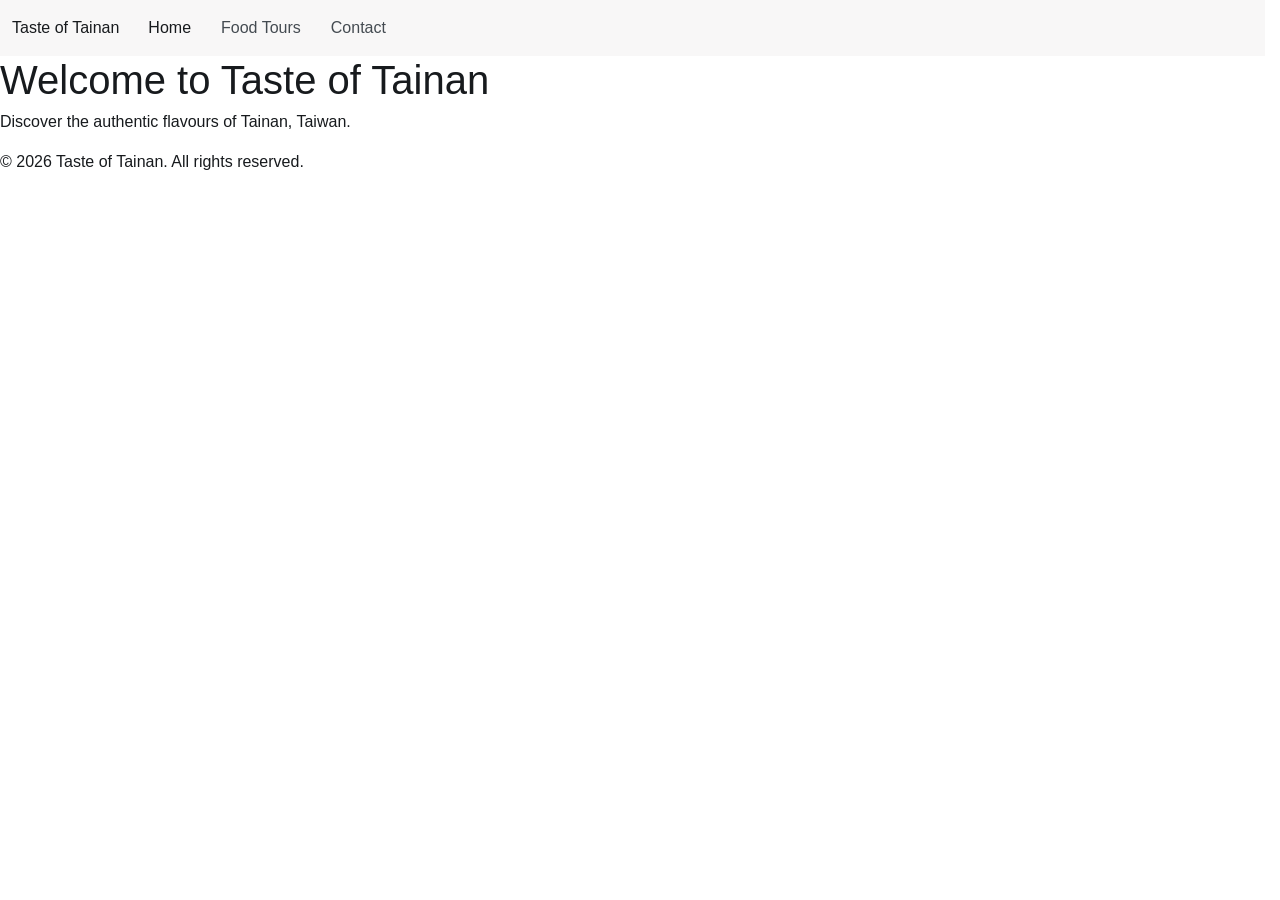
==== index.html @ ec3afb34 "version 1" ====
<!DOCTYPE html>
<html lang="en">

<head>
    <meta charset="UTF-8">
    <meta name="viewport" content="width=device-width, initial-scale=1.0">

    <title>Taste of Tainan | Local Food Tours</title>
    <link rel="stylesheet" href="css/bootstrap.min.css">
    <link rel="stylesheet" href="css/style.css">
</head>

<body>

    <header>
        <nav class="navbar md:navbar-expand bg-1 fg-2">
            <div class="container-fluid">
                <a class="navbar-brand" href="index.html">
                    Taste of Tainan
                </a>

                <button class="btn-icon navbar-toggler"
                        type="button"
                        data-bs-toggle="drawer"
                        data-bs-target="#navbarNavMenu"
                        aria-controls="navbarNavMenu"
                        aria-expanded="false"
                        aria-label="Toggle navigation">
                    <span class="navbar-toggler-icon"
                          aria-hidden="true"></span>
                </button>

                <dialog class="drawer drawer-end"
                        tabindex="-1"
                        id="navbarNavMenu"
                        aria-labelledby="navbarNavMenuLabel">

                    <div class="drawer-header">
                        <h5 class="drawer-title"
                            id="navbarNavMenuLabel">
                            Menu
                        </h5>

                        <button type="button"
                                class="btn-close"
                                data-bs-dismiss="drawer"
                                aria-label="Close">
                        </button>
                    </div>

                    <div class="drawer-body">

                        <ul class="navbar-nav">

                            <li class="nav-item">
                                <a class="nav-link active"
                                   aria-current="page"
                                   href="index.html">
                                    Home
                                </a>
                            </li>

                            <li class="nav-item">
                                <a class="nav-link" href="#">
                                    Food Tours
                                </a>
                            </li>

                            <li class="nav-item">
                                <a class="nav-link"
                                   href="contact.html">
                                    Contact
                                </a>
                            </li>

                        </ul>

                    </div>
                </dialog>

            </div>
        </nav>
    </header>

    <main>
        <h1>Welcome to Taste of Tainan</h1>
        <p>
            Discover the authentic flavours of Tainan, Taiwan.
        </p>
    </main>

    <footer>
        <p>&copy; 2026 Taste of Tainan. All rights reserved.</p>
    </footer>

    <!-- Bootstrap 6 JavaScript -->
    <script type="module"
            src="js/bootstrap.bundle.min.js"></script>

</body>
</html>
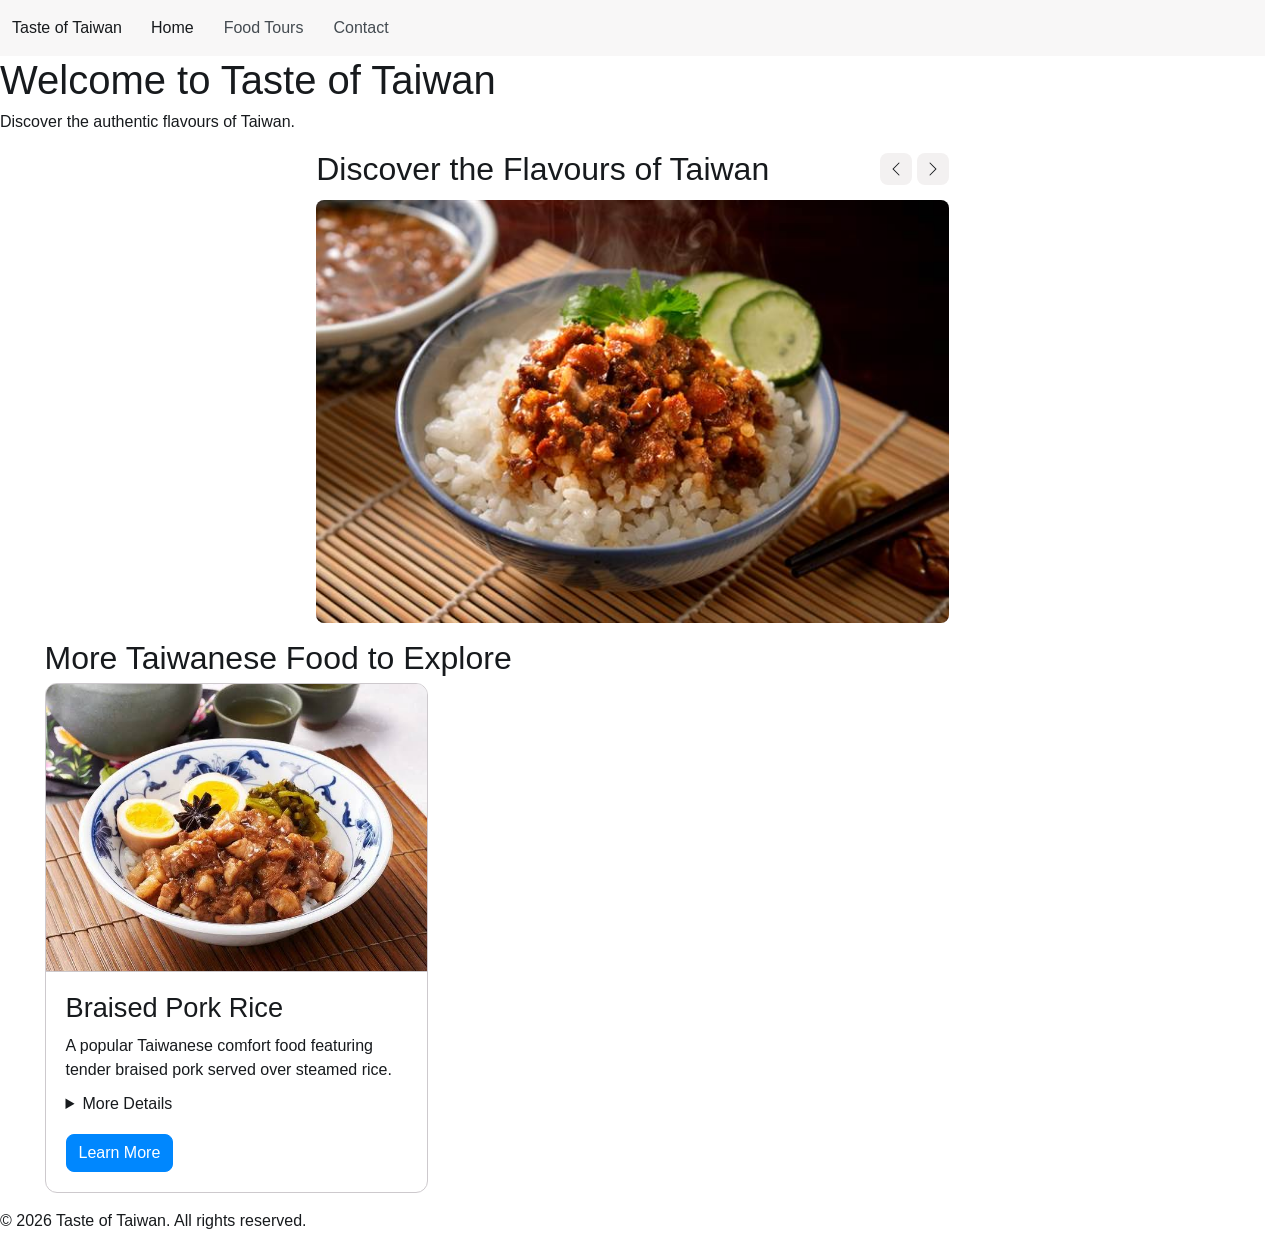
==== commit e2743fff: "ver 2" ====
--- a/index.html
+++ b/index.html
@@ -5,7 +5,7 @@
     <meta charset="UTF-8">
     <meta name="viewport" content="width=device-width, initial-scale=1.0">
 
-    <title>Taste of Tainan | Local Food Tours</title>
+    <title>Taste of Taiwan | Local Food Tours</title>
     <link rel="stylesheet" href="css/bootstrap.min.css">
     <link rel="stylesheet" href="css/style.css">
 </head>
@@ -16,7 +16,7 @@
         <nav class="navbar md:navbar-expand bg-1 fg-2">
             <div class="container-fluid">
                 <a class="navbar-brand" href="index.html">
-                    Taste of Tainan
+                    Taste of Taiwan
                 </a>
 
                 <button class="btn-icon navbar-toggler"
@@ -83,14 +83,125 @@
     </header>
 
     <main>
-        <h1>Welcome to Taste of Tainan</h1>
+        <h1>Welcome to Taste of Taiwan</h1>
         <p>
-            Discover the authentic flavours of Tainan, Taiwan.
+            Discover the authentic flavours of Taiwan.
         </p>
+
+
+        <div id="carouselStacked" class="carousel slide w-50 mx-auto">
+
+    <div class="d-flex justify-content-between align-items-center">
+        <h2 class="mb-0">Discover the Flavours of Taiwan</h2>
+
+        <div>
+            <button class="btn-icon btn-sm"
+                    type="button"
+                    data-bs-target="#carouselStacked"
+                    data-bs-slide="prev">
+                <span class="carousel-icon-prev" aria-hidden="true"></span>
+                <span class="visually-hidden">Previous</span>
+            </button>
+
+            <button class="btn-icon btn-sm"
+                    type="button"
+                    data-bs-target="#carouselStacked"
+                    data-bs-slide="next">
+                <span class="carousel-icon-next" aria-hidden="true"></span>
+                <span class="visually-hidden">Next</span>
+            </button>
+        </div>
+    </div>
+
+    <div class="carousel-inner rounded-5">
+
+    <!-- Slide 1: Braised Pork Rice -->
+    <div class="carousel-item active">
+        <img src="images/slide1.jpg"
+             class="d-block w-100"
+             alt="A bowl of Taiwanese braised pork rice, known as lu rou fan">
+    </div>
+
+    <!-- Slide 2: Tainan Beef Soup -->
+    <div class="carousel-item">
+        <img src="images/slide2.jpg"
+             class="d-block w-100"
+             alt="Traditional Tainan beef soup with sliced beef served in broth">
+    </div>
+
+    <!-- Slide 3: Taiwanese Braised Foods -->
+    <div class="carousel-item">
+        <img src="images/slide3.jpg"
+             class="d-block w-100"
+             alt="A Taiwanese lu wei food stall displaying assorted braised tofu, vegetables, and other ingredients">
+    </div>
+
+</div>
+
+    </div>
+</div>
+
+<section class="container my-5">
+
+    <h2>More Taiwanese Food to Explore</h2>
+
+    <div class="row g-4">
+
+        <div class="col-12 md:col-6 lg:col-4">
+
+            <section class="card h-100">
+
+                <img src="images/card1.jpg"
+                     class="card-img-top"
+                     alt="A bowl of Taiwanese braised pork rice">
+
+                <div class="card-body">
+
+                    <h3 class="card-title">
+                        Braised Pork Rice
+                    </h3>
+
+                    <p class="card-text">
+                        A popular Taiwanese comfort food featuring
+                        tender braised pork served over steamed rice.
+                    </p>
+
+                  
+                <details>
+                  <summary>More Details</summary>
+                  <p>
+                        Braised Pork Rice, also known as Lu Rou Fan, is one of
+                        Taiwan's most beloved comfort foods. It is made with
+                        pork slowly simmered in soy sauce, sugar, and aromatic
+                        spices until tender. This affordable
+                        dish can be found in night markets and traditional
+                        restaurants throughout Taiwan.
+                  </p>
+                </details>
+
+
+                    <button class="btn-solid theme-primary mt-3"
+                            type="button"
+                            data-bs-toggle="dialog"
+                            data-bs-target="#foodDialog1">
+                        Learn More
+                    </button>
+
+                </div>
+            </section>
+
+        </div>
+
+    </div>
+</section>
+
+
+
+
     </main>
 
     <footer>
-        <p>&copy; 2026 Taste of Tainan. All rights reserved.</p>
+        <p>&copy; 2026 Taste of Taiwan. All rights reserved.</p>
     </footer>
 
     <!-- Bootstrap 6 JavaScript -->
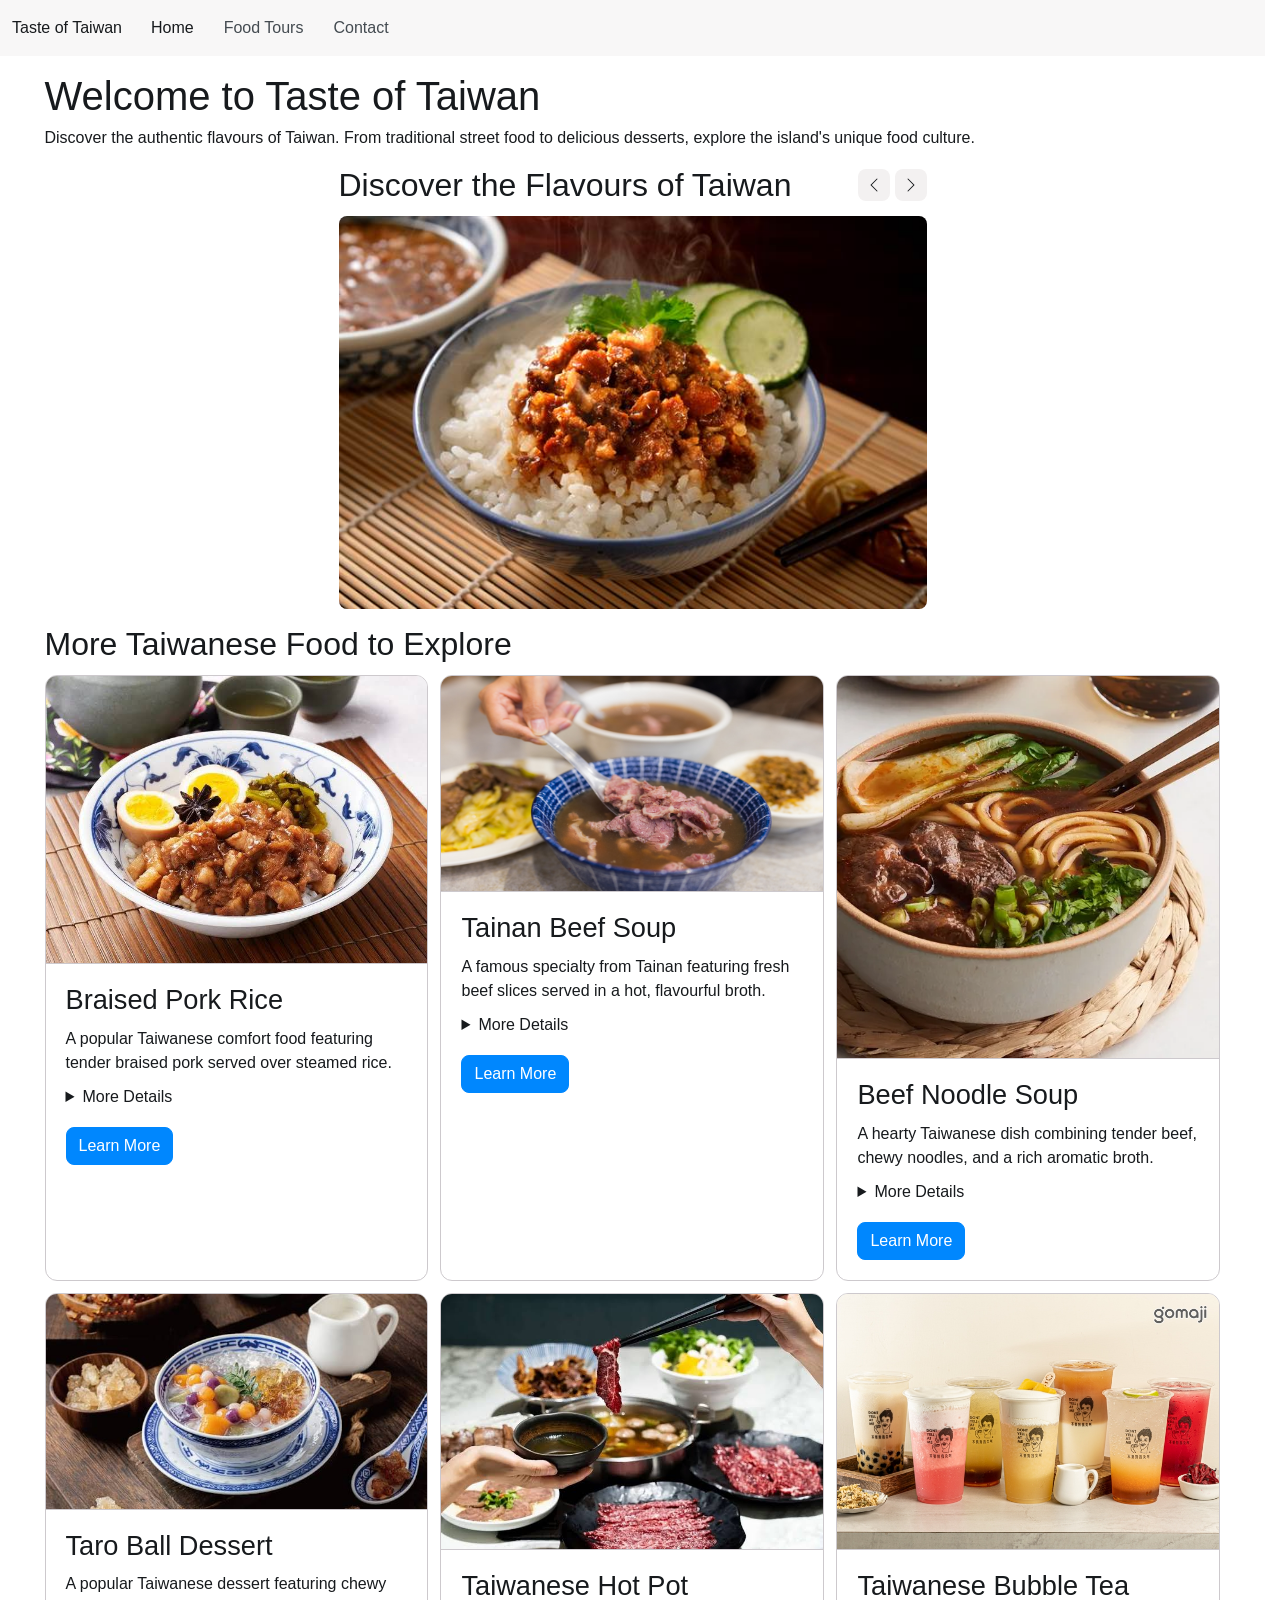
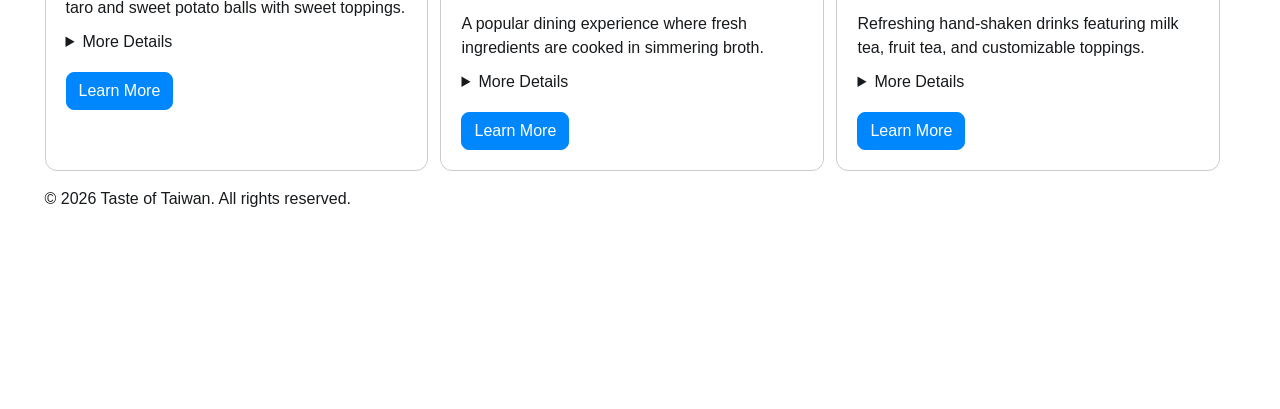
==== commit f6eb73f8: "version 3" ====
--- a/index.html
+++ b/index.html
@@ -1,11 +1,12 @@
+
 <!DOCTYPE html>
 <html lang="en">
 
 <head>
     <meta charset="UTF-8">
     <meta name="viewport" content="width=device-width, initial-scale=1.0">
-
     <title>Taste of Taiwan | Local Food Tours</title>
+
     <link rel="stylesheet" href="css/bootstrap.min.css">
     <link rel="stylesheet" href="css/style.css">
 </head>
@@ -15,6 +16,7 @@
     <header>
         <nav class="navbar md:navbar-expand bg-1 fg-2">
             <div class="container-fluid">
+
                 <a class="navbar-brand" href="index.html">
                     Taste of Taiwan
                 </a>
@@ -36,11 +38,9 @@
                         aria-labelledby="navbarNavMenuLabel">
 
                     <div class="drawer-header">
-                        <h5 class="drawer-title"
-                            id="navbarNavMenuLabel">
+                        <h2 class="drawer-title" id="navbarNavMenuLabel">
                             Menu
-                        </h5>
-
+                        </h2>
                         <button type="button"
                                 class="btn-close"
                                 data-bs-dismiss="drawer"
@@ -49,7 +49,6 @@
                     </div>
 
                     <div class="drawer-body">
-
                         <ul class="navbar-nav">
 
                             <li class="nav-item">
@@ -61,20 +60,18 @@
                             </li>
 
                             <li class="nav-item">
-                                <a class="nav-link" href="#">
+                                <a class="nav-link" href="#food-tours">
                                     Food Tours
                                 </a>
                             </li>
 
                             <li class="nav-item">
-                                <a class="nav-link"
-                                   href="contact.html">
+                                <a class="nav-link" href="contact.html">
                                     Contact
                                 </a>
                             </li>
 
                         </ul>
-
                     </div>
                 </dialog>
 
@@ -83,130 +80,594 @@
     </header>
 
     <main>
-        <h1>Welcome to Taste of Taiwan</h1>
-        <p>
-            Discover the authentic flavours of Taiwan.
-        </p>
-
-
-        <div id="carouselStacked" class="carousel slide w-50 mx-auto">
-
-    <div class="d-flex justify-content-between align-items-center">
-        <h2 class="mb-0">Discover the Flavours of Taiwan</h2>
-
-        <div>
-            <button class="btn-icon btn-sm"
-                    type="button"
-                    data-bs-target="#carouselStacked"
-                    data-bs-slide="prev">
-                <span class="carousel-icon-prev" aria-hidden="true"></span>
-                <span class="visually-hidden">Previous</span>
-            </button>
-
-            <button class="btn-icon btn-sm"
-                    type="button"
-                    data-bs-target="#carouselStacked"
-                    data-bs-slide="next">
-                <span class="carousel-icon-next" aria-hidden="true"></span>
-                <span class="visually-hidden">Next</span>
-            </button>
-        </div>
-    </div>
-
-    <div class="carousel-inner rounded-5">
-
-    <!-- Slide 1: Braised Pork Rice -->
-    <div class="carousel-item active">
-        <img src="images/slide1.jpg"
-             class="d-block w-100"
-             alt="A bowl of Taiwanese braised pork rice, known as lu rou fan">
-    </div>
-
-    <!-- Slide 2: Tainan Beef Soup -->
-    <div class="carousel-item">
-        <img src="images/slide2.jpg"
-             class="d-block w-100"
-             alt="Traditional Tainan beef soup with sliced beef served in broth">
-    </div>
-
-    <!-- Slide 3: Taiwanese Braised Foods -->
-    <div class="carousel-item">
-        <img src="images/slide3.jpg"
-             class="d-block w-100"
-             alt="A Taiwanese lu wei food stall displaying assorted braised tofu, vegetables, and other ingredients">
-    </div>
-
-</div>
-
-    </div>
-</div>
-
-<section class="container my-5">
-
-    <h2>More Taiwanese Food to Explore</h2>
-
-    <div class="row g-4">
-
-        <div class="col-12 md:col-6 lg:col-4">
-
-            <section class="card h-100">
-
-                <img src="images/card1.jpg"
-                     class="card-img-top"
-                     alt="A bowl of Taiwanese braised pork rice">
-
-                <div class="card-body">
-
-                    <h3 class="card-title">
-                        Braised Pork Rice
-                    </h3>
-
-                    <p class="card-text">
-                        A popular Taiwanese comfort food featuring
-                        tender braised pork served over steamed rice.
-                    </p>
-
-                  
-                <details>
-                  <summary>More Details</summary>
-                  <p>
-                        Braised Pork Rice, also known as Lu Rou Fan, is one of
-                        Taiwan's most beloved comfort foods. It is made with
-                        pork slowly simmered in soy sauce, sugar, and aromatic
-                        spices until tender. This affordable
-                        dish can be found in night markets and traditional
-                        restaurants throughout Taiwan.
-                  </p>
-                </details>
-
-
-                    <button class="btn-solid theme-primary mt-3"
-                            type="button"
-                            data-bs-toggle="dialog"
-                            data-bs-target="#foodDialog1">
-                        Learn More
-                    </button>
-
-                </div>
-            </section>
-
-        </div>
-
-    </div>
-</section>
-
-
-
+
+        <section class="container my-5">
+            <h1>Welcome to Taste of Taiwan</h1>
+            <p>
+                Discover the authentic flavours of Taiwan.
+                From traditional street food to delicious
+                desserts, explore the island's unique food culture.
+            </p>
+        </section>
+
+
+        <section class="container my-5"
+                 aria-label="Taiwanese food highlights">
+
+            <div id="carouselStacked"
+                 class="carousel slide w-50 mx-auto">
+
+                <div class="d-flex justify-content-between align-items-center">
+
+                    <h2 class="mb-0">
+                        Discover the Flavours of Taiwan
+                    </h2>
+
+                    <div>
+                        <button class="btn-icon btn-sm"
+                                type="button"
+                                data-bs-target="#carouselStacked"
+                                data-bs-slide="prev">
+                            <span class="carousel-icon-prev"
+                                  aria-hidden="true"></span>
+                            <span class="visually-hidden">
+                                Previous
+                            </span>
+                        </button>
+
+                        <button class="btn-icon btn-sm"
+                                type="button"
+                                data-bs-target="#carouselStacked"
+                                data-bs-slide="next">
+                            <span class="carousel-icon-next"
+                                  aria-hidden="true"></span>
+                            <span class="visually-hidden">
+                                Next
+                            </span>
+                        </button>
+                    </div>
+                </div>
+
+                <div class="carousel-inner rounded-5">
+
+                    <div class="carousel-item active">
+                        <img src="images/slide1.jpg"
+                             class="d-block w-100"
+                             alt="A bowl of Taiwanese braised pork rice with savoury pork topping">
+                    </div>
+
+                    <div class="carousel-item">
+                        <img src="images/slide2.jpg"
+                             class="d-block w-100"
+                             alt="Traditional Tainan beef soup with sliced beef in broth">
+                    </div>
+
+                    <div class="carousel-item">
+                        <img src="images/slide3.jpg"
+                             class="d-block w-100"
+                             alt="A Taiwanese lu wei stall displaying assorted braised tofu, vegetables, and other ingredients">
+                    </div>
+
+                </div>
+            </div>
+        </section>
+
+
+        <section class="container my-5" id="food-tours">
+
+            <h2 class="mb-4">More Taiwanese Food to Explore</h2>
+
+            <div class="row g-4">
+
+                <div class="col-12 md:col-6 lg:col-4">
+
+                    <section class="card h-100">
+
+                        <img src="images/card1.jpg"
+                             class="card-img-top"
+                             alt="A bowl of Taiwanese braised pork rice">
+
+                        <div class="card-body">
+
+                            <h3 class="card-title">
+                                Braised Pork Rice
+                            </h3>
+
+                            <p class="card-text">
+                                A popular Taiwanese comfort food
+                                featuring tender braised pork
+                                served over steamed rice.
+                            </p>
+
+                            <details>
+                                <summary>More Details</summary>
+                                <p>
+                                    Braised Pork Rice, also known
+                                    as Lu Rou Fan, is one of Taiwan's
+                                    most beloved comfort foods.
+                                    Pork is slowly simmered in soy
+                                    sauce, sugar, and aromatic spices
+                                    until tender. This affordable
+                                    dish can be found in night markets
+                                    and traditional restaurants
+                                    throughout Taiwan.
+                                </p>
+                            </details>
+
+                            <button class="btn-solid theme-primary mt-3"
+                                    type="button"
+                                    data-bs-toggle="dialog"
+                                    data-bs-target="#foodDialog1">
+                                Learn More
+                            </button>
+
+                        </div>
+                    </section>
+                </div>
+
+                <div class="col-12 md:col-6 lg:col-4">
+
+                    <section class="card h-100">
+
+                        <img src="images/card2.jpg"
+                             class="card-img-top"
+                             alt="A bowl of Tainan beef soup with sliced beef">
+
+                        <div class="card-body">
+
+                            <h3 class="card-title">
+                                Tainan Beef Soup
+                            </h3>
+
+                            <p class="card-text">
+                                A famous specialty from Tainan
+                                featuring fresh beef slices
+                                served in a hot, flavourful broth.
+                            </p>
+
+                            <details>
+                                <summary>More Details</summary>
+                                <p>
+                                    Tainan Beef Soup is one of the
+                                    city's most iconic local dishes.
+                                    Unlike many other beef soups,
+                                    it uses thinly sliced fresh beef
+                                    that is gently cooked by pouring
+                                    hot broth over it. Tainan is
+                                    especially famous for this dish
+                                    because of its fresh beef supply
+                                    and long-standing food culture.
+                                    Locals often enjoy it for breakfast
+                                    with white rice and ginger
+                                    dipping sauce.
+                                </p>
+                            </details>
+
+                            <button class="btn-solid theme-primary mt-3"
+                                    type="button"
+                                    data-bs-toggle="dialog"
+                                    data-bs-target="#foodDialog2">
+                                Learn More
+                            </button>
+
+                        </div>
+                    </section>
+                </div>
+
+                <div class="col-12 md:col-6 lg:col-4">
+
+                    <section class="card h-100">
+
+                        <img src="images/card3.jpg"
+                             class="card-img-top"
+                             alt="Taiwanese beef noodle soup with braised beef and noodles">
+
+                        <div class="card-body">
+
+                            <h3 class="card-title">
+                                Beef Noodle Soup
+                            </h3>
+
+                            <p class="card-text">
+                                A hearty Taiwanese dish combining
+                                tender beef, chewy noodles,
+                                and a rich aromatic broth.
+                            </p>
+
+                            <details>
+                                <summary>More Details</summary>
+                                <p>
+                                    Taiwanese Beef Noodle Soup is a
+                                    favourite meal across the island.
+                                    The beef is slowly cooked until
+                                    tender, while the broth is
+                                    flavoured with soy sauce, ginger,
+                                    star anise, and other spices.
+                                    Two popular variations are
+                                    red-braised beef noodles, known
+                                    for their rich flavour, and
+                                    clear beef noodles, which have
+                                    a lighter broth.
+                                </p>
+                            </details>
+
+                            <button class="btn-solid theme-primary mt-3"
+                                    type="button"
+                                    data-bs-toggle="dialog"
+                                    data-bs-target="#foodDialog3">
+                                Learn More
+                            </button>
+
+                        </div>
+                    </section>
+                </div>
+
+                <div class="col-12 md:col-6 lg:col-4">
+
+                    <section class="card h-100">
+
+                        <img src="images/card4.jpg"
+                             class="card-img-top"
+                             alt="Taiwanese taro ball dessert with colourful sweet toppings">
+
+                        <div class="card-body">
+
+                            <h3 class="card-title">
+                                Taro Ball Dessert
+                            </h3>
+
+                            <p class="card-text">
+                                A popular Taiwanese dessert
+                                featuring chewy taro and sweet
+                                potato balls with sweet toppings.
+                            </p>
+
+                            <details>
+                                <summary>More Details</summary>
+                                <p>
+                                    Taro balls, known as Yu Yuan(芋圓),
+                                    are famous for their soft and
+                                    chewy texture. They can be added
+                                    to many different Taiwanese
+                                    desserts, including shaved ice,
+                                    sweet soups, grass jelly, tofu
+                                    pudding, and red bean desserts.
+                                    They can be enjoyed hot or cold,
+                                    making them popular in every
+                                    season. Customers can mix
+                                    different toppings to create
+                                    their own dessert.
+                                </p>
+                            </details>
+
+                            <button class="btn-solid theme-primary mt-3"
+                                    type="button"
+                                    data-bs-toggle="dialog"
+                                    data-bs-target="#foodDialog4">
+                                Learn More
+                            </button>
+
+                        </div>
+                    </section>
+                </div>
+
+                <div class="col-12 md:col-6 lg:col-4">
+
+                    <section class="card h-100">
+
+                        <img src="images/card5.jpg"
+                             class="card-img-top"
+                             alt="Taiwanese hot pot with meat, vegetables, and broth">
+
+                        <div class="card-body">
+
+                            <h3 class="card-title">
+                                Taiwanese Hot Pot
+                            </h3>
+
+                            <p class="card-text">
+                                A popular dining experience
+                                where fresh ingredients are cooked
+                                in simmering broth.
+                            </p>
+
+                            <details>
+                                <summary>More Details</summary>
+                                <p>
+                                    Hot pot is an important part
+                                    of Taiwan's dining culture
+                                    and is especially popular for
+                                    gatherings with friends and family.
+                                    Diners can choose from soup bases
+                                    such as spicy mala, milk broth,
+                                    and traditional herbal soup.
+                                    Ingredients commonly include
+                                    thinly sliced beef, seafood,
+                                    vegetables, mushrooms, and tofu.
+                                    Many restaurants offer individual
+                                    pots, allowing everyone to choose
+                                    their favourite flavours.
+                                </p>
+                            </details>
+
+                            <button class="btn-solid theme-primary mt-3"
+                                    type="button"
+                                    data-bs-toggle="dialog"
+                                    data-bs-target="#foodDialog5">
+                                Learn More
+                            </button>
+
+                        </div>
+                    </section>
+                </div>
+
+                <div class="col-12 md:col-6 lg:col-4">
+
+                    <section class="card h-100">
+
+                        <img src="images/card6.jpg"
+                             class="card-img-top"
+                             alt="A selection of colourful Taiwanese hand-shaken tea drinks">
+
+                        <div class="card-body">
+
+                            <h3 class="card-title">
+                                Taiwanese Bubble Tea
+                            </h3>
+
+                            <p class="card-text">
+                                Refreshing hand-shaken drinks
+                                featuring milk tea, fruit tea,
+                                and customizable toppings.
+                            </p>
+
+                            <details>
+                                <summary>More Details</summary>
+                                <p>
+                                    Hand-shaken drinks are a major part of everyday
+                                    life in Taiwan. Customers can customize their
+                                    drinks with different sugar levels, ice levels,
+                                    and toppings. According to Taiwan's Ministry of
+                                    Economic Affairs, Taiwan had approximately
+                                    28,788 beverage shops in September 2025,
+                                    including 16,113 hand-shaken drink shops.
+                                    The overall beverage-shop industry generated
+                                    more than NT$130 billion in revenue in 2024,
+                                    highlighting the importance of Taiwan's
+                                    beverage culture and market.
+                                    </p>
+                            </details>
+
+                            <button class="btn-solid theme-primary mt-3"
+                                    type="button"
+                                    data-bs-toggle="dialog"
+                                    data-bs-target="#foodDialog6">
+                                Learn More
+                            </button>
+
+                        </div>
+                    </section>
+                </div>
+
+            </div>
+        </section>
+
+
+        <!-- Dialog 1 -->
+        <dialog class="dialog"
+                id="foodDialog1"
+                aria-labelledby="foodDialog1Title">
+
+            <div class="dialog-header">
+                <h3 class="dialog-title" id="foodDialog1Title">
+                    Braised Pork Rice
+                </h3>
+                <button type="button"
+                        class="btn-close"
+                        data-bs-dismiss="dialog"
+                        aria-label="Close"></button>
+            </div>
+
+            <div class="dialog-body">
+                <p>
+                    A must-try Taiwanese comfort food!
+                    Braised Pork Rice is known for its
+                    rich flavour, tender pork, and
+                    affordable price.
+                </p>
+            </div>
+
+            <div class="dialog-footer">
+                <button type="button"
+                        class="btn-solid theme-primary"
+                        data-bs-dismiss="dialog">
+                    Close
+                </button>
+            </div>
+        </dialog>
+
+
+        <!-- Dialog 2 -->
+        <dialog class="dialog"
+                id="foodDialog2"
+                aria-labelledby="foodDialog2Title">
+
+            <div class="dialog-header">
+                <h3 class="dialog-title" id="foodDialog2Title">
+                    Tainan Beef Soup
+                </h3>
+                <button type="button"
+                        class="btn-close"
+                        data-bs-dismiss="dialog"
+                        aria-label="Close"></button>
+            </div>
+
+            <div class="dialog-body">
+                <p>
+                    Visiting Tainan? Try its famous
+                    fresh beef soup for breakfast.
+                    It is one of the city's most
+                    recognizable food traditions.
+                </p>
+            </div>
+
+            <div class="dialog-footer">
+                <button type="button"
+                        class="btn-solid theme-primary"
+                        data-bs-dismiss="dialog">
+                    Close
+                </button>
+            </div>
+        </dialog>
+
+
+        <!-- Dialog 3 -->
+        <dialog class="dialog"
+                id="foodDialog3"
+                aria-labelledby="foodDialog3Title">
+
+            <div class="dialog-header">
+                <h3 class="dialog-title" id="foodDialog3Title">
+                    Beef Noodle Soup
+                </h3>
+                <button type="button"
+                        class="btn-close"
+                        data-bs-dismiss="dialog"
+                        aria-label="Close"></button>
+            </div>
+
+            <div class="dialog-body">
+                <p>
+                    Experience one of Taiwan's favourite
+                    noodle dishes, featuring slow-cooked
+                    beef, chewy noodles, and flavourful
+                    broth.
+                </p>
+            </div>
+
+            <div class="dialog-footer">
+                <button type="button"
+                        class="btn-solid theme-primary"
+                        data-bs-dismiss="dialog">
+                    Close
+                </button>
+            </div>
+        </dialog>
+
+
+        <!-- Dialog 4 -->
+        <dialog class="dialog"
+                id="foodDialog4"
+                aria-labelledby="foodDialog4Title">
+
+            <div class="dialog-header">
+                <h3 class="dialog-title" id="foodDialog4Title">
+                    Taro Ball Dessert
+                </h3>
+                <button type="button"
+                        class="btn-close"
+                        data-bs-dismiss="dialog"
+                        aria-label="Close"></button>
+            </div>
+
+            <div class="dialog-body">
+                <p>
+                    Enjoy chewy taro balls with
+                    shaved ice, sweet soup, grass
+                    jelly, or your favourite
+                    Taiwanese dessert toppings.
+                </p>
+            </div>
+
+            <div class="dialog-footer">
+                <button type="button"
+                        class="btn-solid theme-primary"
+                        data-bs-dismiss="dialog">
+                    Close
+                </button>
+            </div>
+        </dialog>
+
+
+        <!-- Dialog 5 -->
+        <dialog class="dialog"
+                id="foodDialog5"
+                aria-labelledby="foodDialog5Title">
+
+            <div class="dialog-header">
+                <h3 class="dialog-title" id="foodDialog5Title">
+                    Taiwanese Hot Pot
+                </h3>
+                <button type="button"
+                        class="btn-close"
+                        data-bs-dismiss="dialog"
+                        aria-label="Close"></button>
+            </div>
+
+            <div class="dialog-body">
+                <p>
+                    Gather with friends or family
+                    and enjoy fresh ingredients
+                    cooked in your favourite hot
+                    pot broth.
+                </p>
+            </div>
+
+            <div class="dialog-footer">
+                <button type="button"
+                        class="btn-solid theme-primary"
+                        data-bs-dismiss="dialog">
+                    Close
+                </button>
+            </div>
+        </dialog>
+
+
+        <!-- Dialog 6 -->
+        <dialog class="dialog"
+                id="foodDialog6"
+                aria-labelledby="foodDialog6Title">
+
+            <div class="dialog-header">
+                <h3 class="dialog-title" id="foodDialog6Title">
+                    Taiwanese Bubble Tea
+                </h3>
+                <button type="button"
+                        class="btn-close"
+                        data-bs-dismiss="dialog"
+                        aria-label="Close"></button>
+            </div>
+
+            <div class="dialog-body">
+                <p>
+                    Discover Taiwan's hand-shaken
+                    drink culture. Choose your
+                    favourite tea, sweetness level,
+                    ice level, and toppings.
+                </p>
+            </div>
+
+            <div class="dialog-footer">
+                <button type="button"
+                        class="btn-solid theme-primary"
+                        data-bs-dismiss="dialog">
+                    Close
+                </button>
+            </div>
+        </dialog>
 
     </main>
 
-    <footer>
+
+    <!-- Footer -->
+    <footer class="container my-5">
         <p>&copy; 2026 Taste of Taiwan. All rights reserved.</p>
     </footer>
+
 
     <!-- Bootstrap 6 JavaScript -->
     <script type="module"
             src="js/bootstrap.bundle.min.js"></script>
 
 </body>
-</html>+</html>
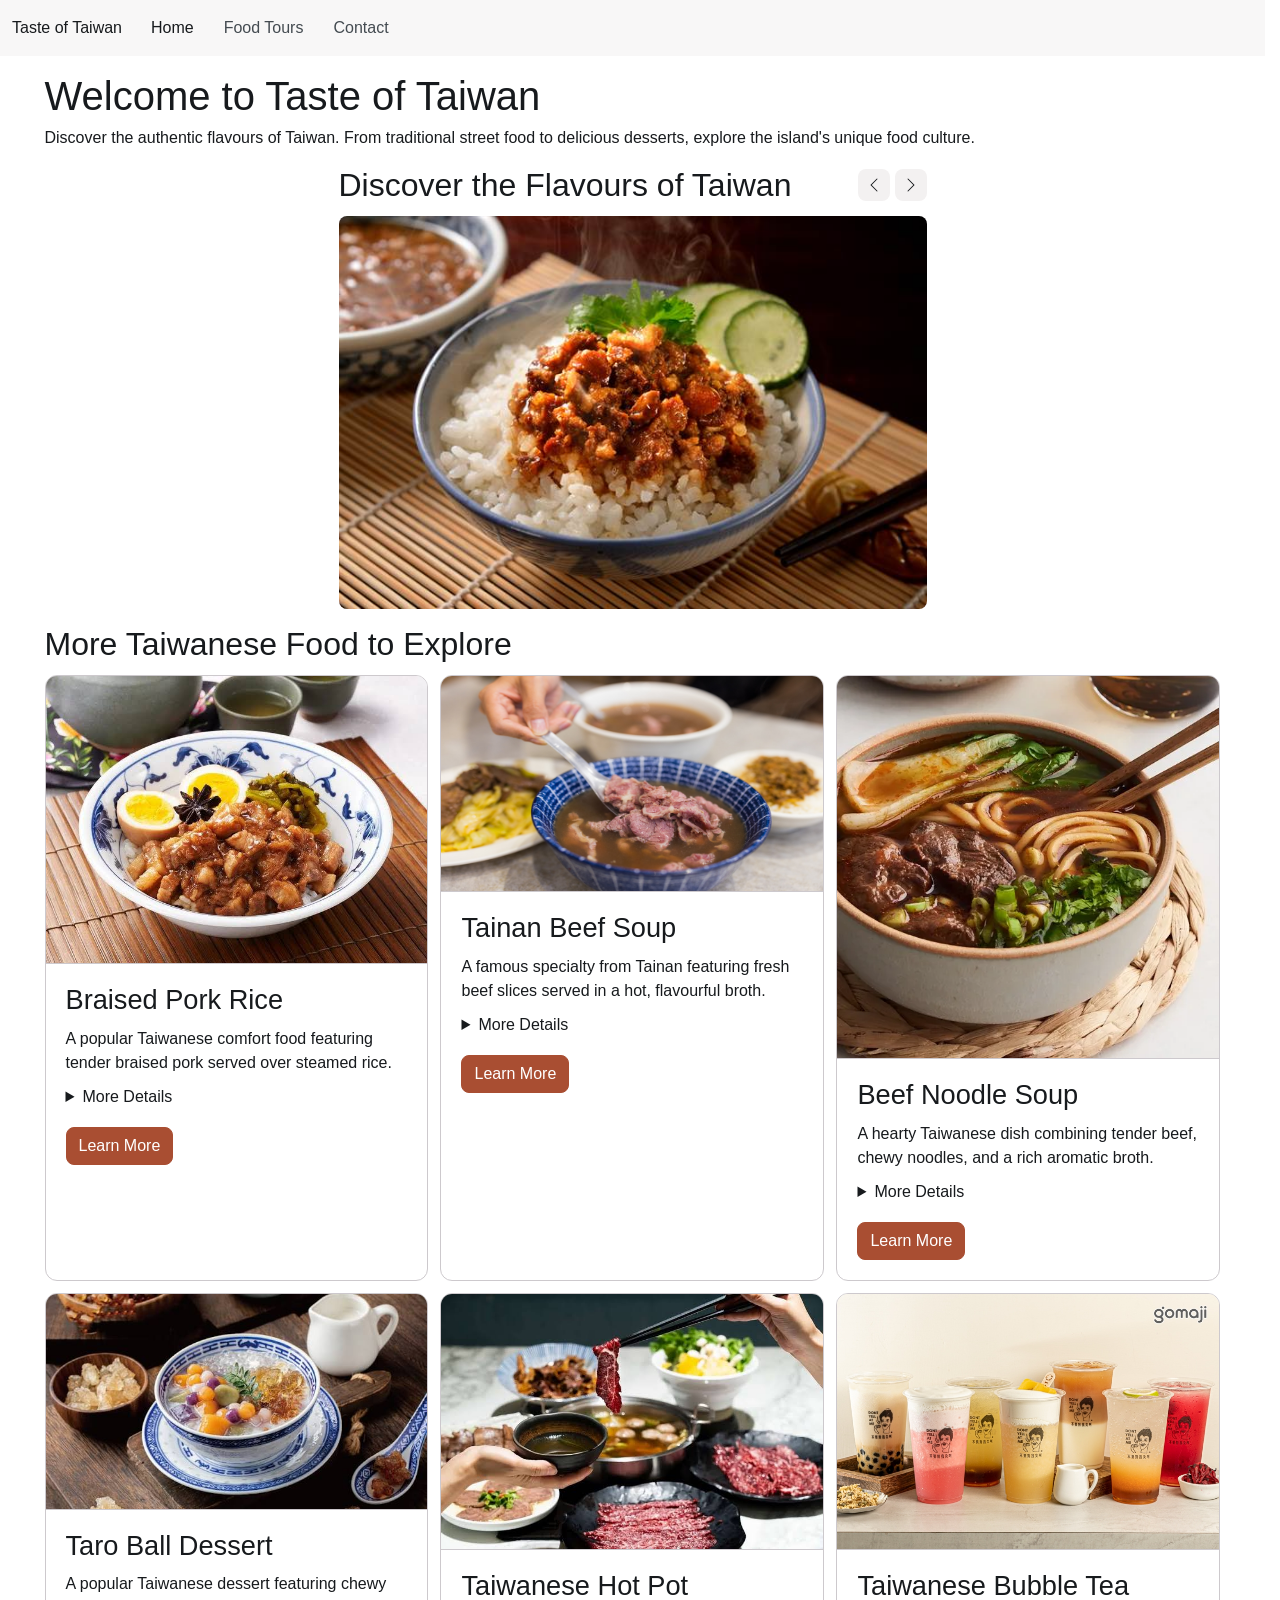
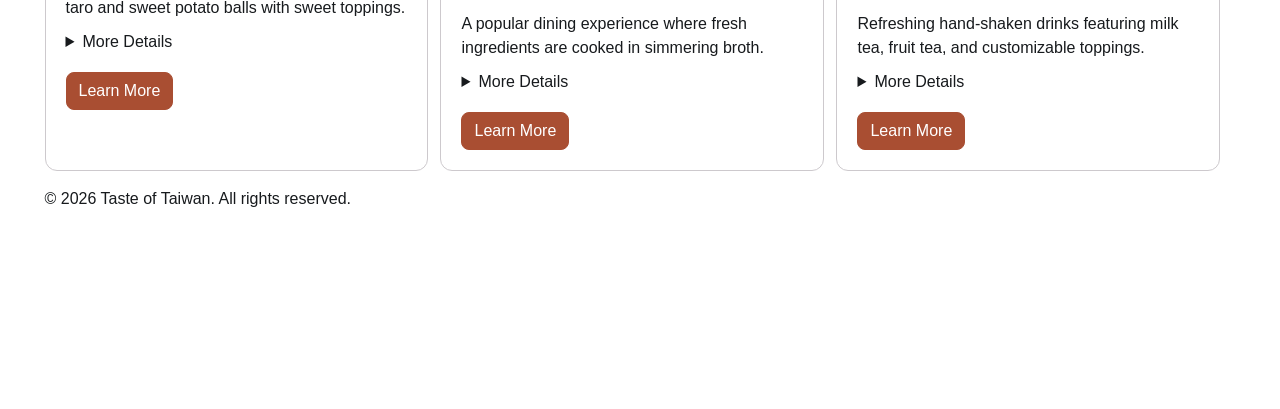
==== commit be9426af: "version 5" ====
--- a/index.html
+++ b/index.html
@@ -1,673 +1,267 @@
 
 <!DOCTYPE html>
 <html lang="en">
-
 <head>
     <meta charset="UTF-8">
     <meta name="viewport" content="width=device-width, initial-scale=1.0">
     <title>Taste of Taiwan | Local Food Tours</title>
-
     <link rel="stylesheet" href="css/bootstrap.min.css">
     <link rel="stylesheet" href="css/style.css">
 </head>
 
 <body>
-
     <header>
         <nav class="navbar md:navbar-expand bg-1 fg-2">
             <div class="container-fluid">
-
-                <a class="navbar-brand" href="index.html">
-                    Taste of Taiwan
-                </a>
-
-                <button class="btn-icon navbar-toggler"
-                        type="button"
-                        data-bs-toggle="drawer"
-                        data-bs-target="#navbarNavMenu"
-                        aria-controls="navbarNavMenu"
-                        aria-expanded="false"
-                        aria-label="Toggle navigation">
-                    <span class="navbar-toggler-icon"
-                          aria-hidden="true"></span>
+                <a class="navbar-brand" href="index.html">Taste of Taiwan</a>
+                <button class="btn-icon navbar-toggler" type="button" data-bs-toggle="drawer" data-bs-target="#navbarNavMenu" aria-controls="navbarNavMenu" aria-expanded="false" aria-label="Toggle navigation">
+                    <span class="navbar-toggler-icon" aria-hidden="true"></span>
                 </button>
-
-                <dialog class="drawer drawer-end"
-                        tabindex="-1"
-                        id="navbarNavMenu"
-                        aria-labelledby="navbarNavMenuLabel">
-
+                <dialog class="drawer drawer-end" tabindex="-1" id="navbarNavMenu" aria-labelledby="navbarNavMenuLabel">
                     <div class="drawer-header">
-                        <h2 class="drawer-title" id="navbarNavMenuLabel">
-                            Menu
-                        </h2>
-                        <button type="button"
-                                class="btn-close"
-                                data-bs-dismiss="drawer"
-                                aria-label="Close">
-                        </button>
+                        <h2 class="drawer-title" id="navbarNavMenuLabel">Menu</h2>
+                        <button type="button" class="btn-close" data-bs-dismiss="drawer" aria-label="Close"></button>
                     </div>
-
                     <div class="drawer-body">
                         <ul class="navbar-nav">
-
-                            <li class="nav-item">
-                                <a class="nav-link active"
-                                   aria-current="page"
-                                   href="index.html">
-                                    Home
-                                </a>
-                            </li>
-
-                            <li class="nav-item">
-                                <a class="nav-link" href="#food-tours">
-                                    Food Tours
-                                </a>
-                            </li>
-
-                            <li class="nav-item">
-                                <a class="nav-link" href="contact.html">
-                                    Contact
-                                </a>
-                            </li>
-
+                            <li class="nav-item"><a class="nav-link active" aria-current="page" href="index.html">Home</a></li>
+                            <li class="nav-item"><a class="nav-link" href="#food-tours">Food Tours</a></li>
+                            <li class="nav-item"><a class="nav-link" href="contact.html">Contact</a></li>
                         </ul>
                     </div>
                 </dialog>
-
             </div>
         </nav>
     </header>
 
     <main>
-
         <section class="container my-5">
             <h1>Welcome to Taste of Taiwan</h1>
-            <p>
-                Discover the authentic flavours of Taiwan.
-                From traditional street food to delicious
-                desserts, explore the island's unique food culture.
-            </p>
+            <p>Discover the authentic flavours of Taiwan. From traditional street food to delicious desserts, explore the island's unique food culture.</p>
         </section>
 
-
-        <section class="container my-5"
-                 aria-label="Taiwanese food highlights">
-
-            <div id="carouselStacked"
-                 class="carousel slide w-50 mx-auto">
-
-                <div class="d-flex justify-content-between align-items-center">
-
-                    <h2 class="mb-0">
-                        Discover the Flavours of Taiwan
-                    </h2>
-
-                    <div>
-                        <button class="btn-icon btn-sm"
-                                type="button"
-                                data-bs-target="#carouselStacked"
-                                data-bs-slide="prev">
-                            <span class="carousel-icon-prev"
-                                  aria-hidden="true"></span>
-                            <span class="visually-hidden">
-                                Previous
-                            </span>
-                        </button>
-
-                        <button class="btn-icon btn-sm"
-                                type="button"
-                                data-bs-target="#carouselStacked"
-                                data-bs-slide="next">
-                            <span class="carousel-icon-next"
-                                  aria-hidden="true"></span>
-                            <span class="visually-hidden">
-                                Next
-                            </span>
-                        </button>
-                    </div>
-                </div>
-
-                <div class="carousel-inner rounded-5">
-
-                    <div class="carousel-item active">
-                        <img src="images/slide1.jpg"
-                             class="d-block w-100"
-                             alt="A bowl of Taiwanese braised pork rice with savoury pork topping">
-                    </div>
-
-                    <div class="carousel-item">
-                        <img src="images/slide2.jpg"
-                             class="d-block w-100"
-                             alt="Traditional Tainan beef soup with sliced beef in broth">
-                    </div>
-
-                    <div class="carousel-item">
-                        <img src="images/slide3.jpg"
-                             class="d-block w-100"
-                             alt="A Taiwanese lu wei stall displaying assorted braised tofu, vegetables, and other ingredients">
-                    </div>
-
-                </div>
+       <section class="container my-5" aria-label="Taiwanese food highlights">
+    <div id="carouselStacked" class="carousel slide w-50 mx-auto">
+        <div class="d-flex justify-content-between align-items-center">
+            <h2 class="mb-0">Discover the Flavours of Taiwan</h2>
+            <div>
+                <button class="btn-icon btn-sm" type="button" data-bs-target="#carouselStacked" data-bs-slide="prev">
+                    <span class="carousel-icon-prev" aria-hidden="true"></span>
+                    <span class="visually-hidden">Previous</span>
+                </button>
+                <button class="btn-icon btn-sm" type="button" data-bs-target="#carouselStacked" data-bs-slide="next">
+                    <span class="carousel-icon-next" aria-hidden="true"></span>
+                    <span class="visually-hidden">Next</span>
+                </button>
+            </div>
+        </div>
+        <div class="carousel-inner rounded-5">
+            <div class="carousel-item active">
+                <img src="images/slide1.jpg" class="d-block w-100" alt="Taiwanese braised pork rice">
+            </div>
+            <div class="carousel-item">
+                <img src="images/slide2.jpg" class="d-block w-100" alt="Traditional Tainan beef soup">
+            </div>
+            <div class="carousel-item">
+                <img src="images/slide3.jpg" class="d-block w-100" alt="Taiwanese lu wei food stall">
+            </div>
+        </div>
+    </div>
+</section>
+
+        <section class="container my-5" id="food-tours">
+            <h2 class="mb-4">More Taiwanese Food to Explore</h2>
+            <div class="row g-4">
+
+                <!-- Card 1 -->
+                <div class="col-12 md:col-6 lg:col-4">
+                    <section class="card h-100">
+                        <img src="images/card1.jpg" class="card-img-top" alt="A bowl of Taiwanese braised pork rice">
+                        <div class="card-body">
+                            <h3 class="card-title">Braised Pork Rice</h3>
+                            <p class="card-text">A popular Taiwanese comfort food featuring tender braised pork served over steamed rice.</p>
+                            <details>
+                                <summary>More Details</summary>
+                                <p>Braised Pork Rice, also known as Lu Rou Fan, is one of Taiwan's most beloved comfort foods. Pork is slowly simmered in soy sauce, sugar, and aromatic spices until tender. This affordable dish can be found in night markets and traditional restaurants throughout Taiwan.</p>
+                            </details>
+                            <button class="btn-solid theme-primary mt-3" type="button" onclick="document.getElementById('foodDialog1').showModal()">Learn More</button>
+                        </div>
+                    </section>
+                </div>
+
+                <!-- Card 2 -->
+                <div class="col-12 md:col-6 lg:col-4">
+                    <section class="card h-100">
+                        <img src="images/card2.jpg" class="card-img-top" alt="A bowl of Tainan beef soup with sliced beef">
+                        <div class="card-body">
+                            <h3 class="card-title">Tainan Beef Soup</h3>
+                            <p class="card-text">A famous specialty from Tainan featuring fresh beef slices served in a hot, flavourful broth.</p>
+                            <details>
+                                <summary>More Details</summary>
+                                <p>Tainan Beef Soup is one of the city's most iconic local dishes. Unlike many other beef soups, it uses thinly sliced fresh beef that is gently cooked by pouring hot broth over it. Tainan is especially famous for this dish because of its fresh beef supply and long-standing food culture. Locals often enjoy it for breakfast with white rice and ginger dipping sauce.</p>
+                            </details>
+                            <button class="btn-solid theme-primary mt-3" type="button" onclick="document.getElementById('foodDialog2').showModal()">Learn More</button>
+                        </div>
+                    </section>
+                </div>
+
+                <!-- Card 3 -->
+                <div class="col-12 md:col-6 lg:col-4">
+                    <section class="card h-100">
+                        <img src="images/card3.jpg" class="card-img-top" alt="Taiwanese beef noodle soup with braised beef and noodles">
+                        <div class="card-body">
+                            <h3 class="card-title">Beef Noodle Soup</h3>
+                            <p class="card-text">A hearty Taiwanese dish combining tender beef, chewy noodles, and a rich aromatic broth.</p>
+                            <details>
+                                <summary>More Details</summary>
+                                <p>Taiwanese Beef Noodle Soup is a favourite meal across the island. The beef is slowly cooked until tender, while the broth is flavoured with soy sauce, ginger, star anise, and other spices. Two popular variations are red-braised beef noodles, known for their rich flavour, and clear beef noodles, which have a lighter broth.</p>
+                            </details>
+                            <button class="btn-solid theme-primary mt-3" type="button" onclick="document.getElementById('foodDialog3').showModal()">Learn More</button>
+                        </div>
+                    </section>
+                </div>
+
+                <!-- Card 4 -->
+                <div class="col-12 md:col-6 lg:col-4">
+                    <section class="card h-100">
+                        <img src="images/card4.jpg" class="card-img-top" alt="Taiwanese taro ball dessert with sweet toppings">
+                        <div class="card-body">
+                            <h3 class="card-title">Taro Ball Dessert</h3>
+                            <p class="card-text">A popular Taiwanese dessert featuring chewy taro and sweet potato balls with sweet toppings.</p>
+                            <details>
+                                <summary>More Details</summary>
+                                <p>Taro balls, known as Yu Yuan (芋圓), are famous for their soft and chewy texture. They can be added to many different Taiwanese desserts, including shaved ice, sweet soups, grass jelly, tofu pudding, and red bean desserts. They can be enjoyed hot or cold, making them popular in every season. Customers can mix different toppings to create their own dessert.</p>
+                            </details>
+                            <button class="btn-solid theme-primary mt-3" type="button" onclick="document.getElementById('foodDialog4').showModal()">Learn More</button>
+                        </div>
+                    </section>
+                </div>
+
+                <!-- Card 5 -->
+                <div class="col-12 md:col-6 lg:col-4">
+                    <section class="card h-100">
+                        <img src="images/card5.jpg" class="card-img-top" alt="Taiwanese hot pot with meat, vegetables, and broth">
+                        <div class="card-body">
+                            <h3 class="card-title">Taiwanese Hot Pot</h3>
+                            <p class="card-text">A popular dining experience where fresh ingredients are cooked in simmering broth.</p>
+                            <details>
+                                <summary>More Details</summary>
+                                <p>Hot pot is an important part of Taiwan's dining culture and is especially popular for gatherings with friends and family. Diners can choose from soup bases such as spicy mala, milk broth, and traditional herbal soup. Ingredients commonly include thinly sliced beef, seafood, vegetables, mushrooms, and tofu. Many restaurants offer individual pots, allowing everyone to choose their favourite flavours.</p>
+                            </details>
+                            <button class="btn-solid theme-primary mt-3" type="button" onclick="document.getElementById('foodDialog5').showModal()">Learn More</button>
+                        </div>
+                    </section>
+                </div>
+
+                <!-- Card 6 -->
+                <div class="col-12 md:col-6 lg:col-4">
+                    <section class="card h-100">
+                        <img src="images/card6.jpg" class="card-img-top" alt="A selection of colourful Taiwanese hand-shaken tea drinks">
+                        <div class="card-body">
+                            <h3 class="card-title">Taiwanese Bubble Tea</h3>
+                            <p class="card-text">Refreshing hand-shaken drinks featuring milk tea, fruit tea, and customizable toppings.</p>
+                            <details>
+                                <summary>More Details</summary>
+                                <p>Hand-shaken drinks are a major part of everyday life in Taiwan. Customers can customize their drinks with different sugar levels, ice levels, and toppings. According to Taiwan's Ministry of Economic Affairs, Taiwan had approximately 28,788 beverage shops in September 2025, including 16,113 hand-shaken drink shops. The overall beverage-shop industry generated more than NT$130 billion in revenue in 2024, highlighting the importance of Taiwan's beverage culture and market.</p>
+                            </details>
+                            <button class="btn-solid theme-primary mt-3" type="button" onclick="document.getElementById('foodDialog6').showModal()">Learn More</button>
+                        </div>
+                    </section>
+                </div>
+
             </div>
         </section>
 
-
-        <section class="container my-5" id="food-tours">
-
-            <h2 class="mb-4">More Taiwanese Food to Explore</h2>
-
-            <div class="row g-4">
-
-                <div class="col-12 md:col-6 lg:col-4">
-
-                    <section class="card h-100">
-
-                        <img src="images/card1.jpg"
-                             class="card-img-top"
-                             alt="A bowl of Taiwanese braised pork rice">
-
-                        <div class="card-body">
-
-                            <h3 class="card-title">
-                                Braised Pork Rice
-                            </h3>
-
-                            <p class="card-text">
-                                A popular Taiwanese comfort food
-                                featuring tender braised pork
-                                served over steamed rice.
-                            </p>
-
-                            <details>
-                                <summary>More Details</summary>
-                                <p>
-                                    Braised Pork Rice, also known
-                                    as Lu Rou Fan, is one of Taiwan's
-                                    most beloved comfort foods.
-                                    Pork is slowly simmered in soy
-                                    sauce, sugar, and aromatic spices
-                                    until tender. This affordable
-                                    dish can be found in night markets
-                                    and traditional restaurants
-                                    throughout Taiwan.
-                                </p>
-                            </details>
-
-                            <button class="btn-solid theme-primary mt-3"
-                                    type="button"
-                                    data-bs-toggle="dialog"
-                                    data-bs-target="#foodDialog1">
-                                Learn More
-                            </button>
-
-                        </div>
-                    </section>
-                </div>
-
-                <div class="col-12 md:col-6 lg:col-4">
-
-                    <section class="card h-100">
-
-                        <img src="images/card2.jpg"
-                             class="card-img-top"
-                             alt="A bowl of Tainan beef soup with sliced beef">
-
-                        <div class="card-body">
-
-                            <h3 class="card-title">
-                                Tainan Beef Soup
-                            </h3>
-
-                            <p class="card-text">
-                                A famous specialty from Tainan
-                                featuring fresh beef slices
-                                served in a hot, flavourful broth.
-                            </p>
-
-                            <details>
-                                <summary>More Details</summary>
-                                <p>
-                                    Tainan Beef Soup is one of the
-                                    city's most iconic local dishes.
-                                    Unlike many other beef soups,
-                                    it uses thinly sliced fresh beef
-                                    that is gently cooked by pouring
-                                    hot broth over it. Tainan is
-                                    especially famous for this dish
-                                    because of its fresh beef supply
-                                    and long-standing food culture.
-                                    Locals often enjoy it for breakfast
-                                    with white rice and ginger
-                                    dipping sauce.
-                                </p>
-                            </details>
-
-                            <button class="btn-solid theme-primary mt-3"
-                                    type="button"
-                                    data-bs-toggle="dialog"
-                                    data-bs-target="#foodDialog2">
-                                Learn More
-                            </button>
-
-                        </div>
-                    </section>
-                </div>
-
-                <div class="col-12 md:col-6 lg:col-4">
-
-                    <section class="card h-100">
-
-                        <img src="images/card3.jpg"
-                             class="card-img-top"
-                             alt="Taiwanese beef noodle soup with braised beef and noodles">
-
-                        <div class="card-body">
-
-                            <h3 class="card-title">
-                                Beef Noodle Soup
-                            </h3>
-
-                            <p class="card-text">
-                                A hearty Taiwanese dish combining
-                                tender beef, chewy noodles,
-                                and a rich aromatic broth.
-                            </p>
-
-                            <details>
-                                <summary>More Details</summary>
-                                <p>
-                                    Taiwanese Beef Noodle Soup is a
-                                    favourite meal across the island.
-                                    The beef is slowly cooked until
-                                    tender, while the broth is
-                                    flavoured with soy sauce, ginger,
-                                    star anise, and other spices.
-                                    Two popular variations are
-                                    red-braised beef noodles, known
-                                    for their rich flavour, and
-                                    clear beef noodles, which have
-                                    a lighter broth.
-                                </p>
-                            </details>
-
-                            <button class="btn-solid theme-primary mt-3"
-                                    type="button"
-                                    data-bs-toggle="dialog"
-                                    data-bs-target="#foodDialog3">
-                                Learn More
-                            </button>
-
-                        </div>
-                    </section>
-                </div>
-
-                <div class="col-12 md:col-6 lg:col-4">
-
-                    <section class="card h-100">
-
-                        <img src="images/card4.jpg"
-                             class="card-img-top"
-                             alt="Taiwanese taro ball dessert with colourful sweet toppings">
-
-                        <div class="card-body">
-
-                            <h3 class="card-title">
-                                Taro Ball Dessert
-                            </h3>
-
-                            <p class="card-text">
-                                A popular Taiwanese dessert
-                                featuring chewy taro and sweet
-                                potato balls with sweet toppings.
-                            </p>
-
-                            <details>
-                                <summary>More Details</summary>
-                                <p>
-                                    Taro balls, known as Yu Yuan(芋圓),
-                                    are famous for their soft and
-                                    chewy texture. They can be added
-                                    to many different Taiwanese
-                                    desserts, including shaved ice,
-                                    sweet soups, grass jelly, tofu
-                                    pudding, and red bean desserts.
-                                    They can be enjoyed hot or cold,
-                                    making them popular in every
-                                    season. Customers can mix
-                                    different toppings to create
-                                    their own dessert.
-                                </p>
-                            </details>
-
-                            <button class="btn-solid theme-primary mt-3"
-                                    type="button"
-                                    data-bs-toggle="dialog"
-                                    data-bs-target="#foodDialog4">
-                                Learn More
-                            </button>
-
-                        </div>
-                    </section>
-                </div>
-
-                <div class="col-12 md:col-6 lg:col-4">
-
-                    <section class="card h-100">
-
-                        <img src="images/card5.jpg"
-                             class="card-img-top"
-                             alt="Taiwanese hot pot with meat, vegetables, and broth">
-
-                        <div class="card-body">
-
-                            <h3 class="card-title">
-                                Taiwanese Hot Pot
-                            </h3>
-
-                            <p class="card-text">
-                                A popular dining experience
-                                where fresh ingredients are cooked
-                                in simmering broth.
-                            </p>
-
-                            <details>
-                                <summary>More Details</summary>
-                                <p>
-                                    Hot pot is an important part
-                                    of Taiwan's dining culture
-                                    and is especially popular for
-                                    gatherings with friends and family.
-                                    Diners can choose from soup bases
-                                    such as spicy mala, milk broth,
-                                    and traditional herbal soup.
-                                    Ingredients commonly include
-                                    thinly sliced beef, seafood,
-                                    vegetables, mushrooms, and tofu.
-                                    Many restaurants offer individual
-                                    pots, allowing everyone to choose
-                                    their favourite flavours.
-                                </p>
-                            </details>
-
-                            <button class="btn-solid theme-primary mt-3"
-                                    type="button"
-                                    data-bs-toggle="dialog"
-                                    data-bs-target="#foodDialog5">
-                                Learn More
-                            </button>
-
-                        </div>
-                    </section>
-                </div>
-
-                <div class="col-12 md:col-6 lg:col-4">
-
-                    <section class="card h-100">
-
-                        <img src="images/card6.jpg"
-                             class="card-img-top"
-                             alt="A selection of colourful Taiwanese hand-shaken tea drinks">
-
-                        <div class="card-body">
-
-                            <h3 class="card-title">
-                                Taiwanese Bubble Tea
-                            </h3>
-
-                            <p class="card-text">
-                                Refreshing hand-shaken drinks
-                                featuring milk tea, fruit tea,
-                                and customizable toppings.
-                            </p>
-
-                            <details>
-                                <summary>More Details</summary>
-                                <p>
-                                    Hand-shaken drinks are a major part of everyday
-                                    life in Taiwan. Customers can customize their
-                                    drinks with different sugar levels, ice levels,
-                                    and toppings. According to Taiwan's Ministry of
-                                    Economic Affairs, Taiwan had approximately
-                                    28,788 beverage shops in September 2025,
-                                    including 16,113 hand-shaken drink shops.
-                                    The overall beverage-shop industry generated
-                                    more than NT$130 billion in revenue in 2024,
-                                    highlighting the importance of Taiwan's
-                                    beverage culture and market.
-                                    </p>
-                            </details>
-
-                            <button class="btn-solid theme-primary mt-3"
-                                    type="button"
-                                    data-bs-toggle="dialog"
-                                    data-bs-target="#foodDialog6">
-                                Learn More
-                            </button>
-
-                        </div>
-                    </section>
-                </div>
-
-            </div>
-        </section>
-
-
         <!-- Dialog 1 -->
-        <dialog class="dialog"
-                id="foodDialog1"
-                aria-labelledby="foodDialog1Title">
-
-            <div class="dialog-header">
-                <h3 class="dialog-title" id="foodDialog1Title">
-                    Braised Pork Rice
-                </h3>
-                <button type="button"
-                        class="btn-close"
-                        data-bs-dismiss="dialog"
-                        aria-label="Close"></button>
-            </div>
-
-            <div class="dialog-body">
-                <p>
-                    A must-try Taiwanese comfort food!
-                    Braised Pork Rice is known for its
-                    rich flavour, tender pork, and
-                    affordable price.
-                </p>
-            </div>
-
-            <div class="dialog-footer">
-                <button type="button"
-                        class="btn-solid theme-primary"
-                        data-bs-dismiss="dialog">
-                    Close
-                </button>
-            </div>
-        </dialog>
-
+        <dialog class="dialog" id="foodDialog1" aria-labelledby="foodDialog1Title">
+            <div class="dialog-header">
+                <h3 class="dialog-title" id="foodDialog1Title">Braised Pork Rice</h3>
+                <button type="button" class="btn-close" onclick="document.getElementById('foodDialog1').close()" aria-label="Close"></button>
+            </div>
+            <div class="dialog-body">
+                <p>A must-try Taiwanese comfort food! Braised Pork Rice is known for its rich flavour, tender pork, and affordable price.</p>
+            </div>
+            <div class="dialog-footer">
+                <form method="dialog"><button class="btn-solid theme-secondary" type="submit">Close</button></form>
+            </div>
+        </dialog>
 
         <!-- Dialog 2 -->
-        <dialog class="dialog"
-                id="foodDialog2"
-                aria-labelledby="foodDialog2Title">
-
-            <div class="dialog-header">
-                <h3 class="dialog-title" id="foodDialog2Title">
-                    Tainan Beef Soup
-                </h3>
-                <button type="button"
-                        class="btn-close"
-                        data-bs-dismiss="dialog"
-                        aria-label="Close"></button>
-            </div>
-
-            <div class="dialog-body">
-                <p>
-                    Visiting Tainan? Try its famous
-                    fresh beef soup for breakfast.
-                    It is one of the city's most
-                    recognizable food traditions.
-                </p>
-            </div>
-
-            <div class="dialog-footer">
-                <button type="button"
-                        class="btn-solid theme-primary"
-                        data-bs-dismiss="dialog">
-                    Close
-                </button>
-            </div>
-        </dialog>
-
+        <dialog class="dialog" id="foodDialog2" aria-labelledby="foodDialog2Title">
+            <div class="dialog-header">
+                <h3 class="dialog-title" id="foodDialog2Title">Tainan Beef Soup</h3>
+                <button type="button" class="btn-close" onclick="document.getElementById('foodDialog2').close()" aria-label="Close"></button>
+            </div>
+            <div class="dialog-body">
+                <p>Visiting Tainan? Try its famous fresh beef soup for breakfast. It is one of the city's most recognizable food traditions.</p>
+            </div>
+            <div class="dialog-footer">
+                <form method="dialog"><button class="btn-solid theme-secondary" type="submit">Close</button></form>
+            </div>
+        </dialog>
 
         <!-- Dialog 3 -->
-        <dialog class="dialog"
-                id="foodDialog3"
-                aria-labelledby="foodDialog3Title">
-
-            <div class="dialog-header">
-                <h3 class="dialog-title" id="foodDialog3Title">
-                    Beef Noodle Soup
-                </h3>
-                <button type="button"
-                        class="btn-close"
-                        data-bs-dismiss="dialog"
-                        aria-label="Close"></button>
-            </div>
-
-            <div class="dialog-body">
-                <p>
-                    Experience one of Taiwan's favourite
-                    noodle dishes, featuring slow-cooked
-                    beef, chewy noodles, and flavourful
-                    broth.
-                </p>
-            </div>
-
-            <div class="dialog-footer">
-                <button type="button"
-                        class="btn-solid theme-primary"
-                        data-bs-dismiss="dialog">
-                    Close
-                </button>
-            </div>
-        </dialog>
-
+        <dialog class="dialog" id="foodDialog3" aria-labelledby="foodDialog3Title">
+            <div class="dialog-header">
+                <h3 class="dialog-title" id="foodDialog3Title">Beef Noodle Soup</h3>
+                <button type="button" class="btn-close" onclick="document.getElementById('foodDialog3').close()" aria-label="Close"></button>
+            </div>
+            <div class="dialog-body">
+                <p>Experience one of Taiwan's favourite noodle dishes, featuring slow-cooked beef, chewy noodles, and flavourful broth.</p>
+            </div>
+            <div class="dialog-footer">
+                <form method="dialog"><button class="btn-solid theme-secondary" type="submit">Close</button></form>
+            </div>
+        </dialog>
 
         <!-- Dialog 4 -->
-        <dialog class="dialog"
-                id="foodDialog4"
-                aria-labelledby="foodDialog4Title">
-
-            <div class="dialog-header">
-                <h3 class="dialog-title" id="foodDialog4Title">
-                    Taro Ball Dessert
-                </h3>
-                <button type="button"
-                        class="btn-close"
-                        data-bs-dismiss="dialog"
-                        aria-label="Close"></button>
-            </div>
-
-            <div class="dialog-body">
-                <p>
-                    Enjoy chewy taro balls with
-                    shaved ice, sweet soup, grass
-                    jelly, or your favourite
-                    Taiwanese dessert toppings.
-                </p>
-            </div>
-
-            <div class="dialog-footer">
-                <button type="button"
-                        class="btn-solid theme-primary"
-                        data-bs-dismiss="dialog">
-                    Close
-                </button>
-            </div>
-        </dialog>
-
+        <dialog class="dialog" id="foodDialog4" aria-labelledby="foodDialog4Title">
+            <div class="dialog-header">
+                <h3 class="dialog-title" id="foodDialog4Title">Taro Ball Dessert</h3>
+                <button type="button" class="btn-close" onclick="document.getElementById('foodDialog4').close()" aria-label="Close"></button>
+            </div>
+            <div class="dialog-body">
+                <p>Enjoy chewy taro balls with shaved ice, sweet soup, grass jelly, or your favourite Taiwanese dessert toppings.</p>
+            </div>
+            <div class="dialog-footer">
+                <form method="dialog"><button class="btn-solid theme-secondary" type="submit">Close</button></form>
+            </div>
+        </dialog>
 
         <!-- Dialog 5 -->
-        <dialog class="dialog"
-                id="foodDialog5"
-                aria-labelledby="foodDialog5Title">
-
-            <div class="dialog-header">
-                <h3 class="dialog-title" id="foodDialog5Title">
-                    Taiwanese Hot Pot
-                </h3>
-                <button type="button"
-                        class="btn-close"
-                        data-bs-dismiss="dialog"
-                        aria-label="Close"></button>
-            </div>
-
-            <div class="dialog-body">
-                <p>
-                    Gather with friends or family
-                    and enjoy fresh ingredients
-                    cooked in your favourite hot
-                    pot broth.
-                </p>
-            </div>
-
-            <div class="dialog-footer">
-                <button type="button"
-                        class="btn-solid theme-primary"
-                        data-bs-dismiss="dialog">
-                    Close
-                </button>
-            </div>
-        </dialog>
-
+        <dialog class="dialog" id="foodDialog5" aria-labelledby="foodDialog5Title">
+            <div class="dialog-header">
+                <h3 class="dialog-title" id="foodDialog5Title">Taiwanese Hot Pot</h3>
+                <button type="button" class="btn-close" onclick="document.getElementById('foodDialog5').close()" aria-label="Close"></button>
+            </div>
+            <div class="dialog-body">
+                <p>Gather with friends or family and enjoy fresh ingredients cooked in your favourite hot pot broth.</p>
+            </div>
+            <div class="dialog-footer">
+                <form method="dialog"><button class="btn-solid theme-secondary" type="submit">Close</button></form>
+            </div>
+        </dialog>
 
         <!-- Dialog 6 -->
-        <dialog class="dialog"
-                id="foodDialog6"
-                aria-labelledby="foodDialog6Title">
-
-            <div class="dialog-header">
-                <h3 class="dialog-title" id="foodDialog6Title">
-                    Taiwanese Bubble Tea
-                </h3>
-                <button type="button"
-                        class="btn-close"
-                        data-bs-dismiss="dialog"
-                        aria-label="Close"></button>
-            </div>
-
-            <div class="dialog-body">
-                <p>
-                    Discover Taiwan's hand-shaken
-                    drink culture. Choose your
-                    favourite tea, sweetness level,
-                    ice level, and toppings.
-                </p>
-            </div>
-
-            <div class="dialog-footer">
-                <button type="button"
-                        class="btn-solid theme-primary"
-                        data-bs-dismiss="dialog">
-                    Close
-                </button>
+        <dialog class="dialog" id="foodDialog6" aria-labelledby="foodDialog6Title">
+            <div class="dialog-header">
+                <h3 class="dialog-title" id="foodDialog6Title">Taiwanese Bubble Tea</h3>
+                <button type="button" class="btn-close" onclick="document.getElementById('foodDialog6').close()" aria-label="Close"></button>
+            </div>
+            <div class="dialog-body">
+                <p>Discover Taiwan's hand-shaken drink culture. Choose your favourite tea, sweetness level, ice level, and toppings.</p>
+            </div>
+            <div class="dialog-footer">
+                <form method="dialog"><button class="btn-solid theme-secondary" type="submit">Close</button></form>
             </div>
         </dialog>
 
     </main>
 
-
-    <!-- Footer -->
     <footer class="container my-5">
         <p>&copy; 2026 Taste of Taiwan. All rights reserved.</p>
     </footer>
-
-
-    <!-- Bootstrap 6 JavaScript -->
-    <script type="module"
-            src="js/bootstrap.bundle.min.js"></script>
-
+        <script src="js/bootstrap.bundle.min.js"></script>
 </body>
 </html>
+
--- a/css/style.css
+++ b/css/style.css
@@ -0,0 +1,20 @@
+
+:root {
+    --bs-primary-base: #A94E32;
+    --bs-primary-bg: #A94E32;
+    --bs-primary-fg: #A94E32;
+    --bs-primary-fg-emphasis: #78351F;
+    --bs-primary-bg-subtle: #F5EBDD;
+    --bs-primary-bg-muted: #EAD5C5;
+    --bs-primary-border: #A94E32;
+    --bs-primary-contrast: #FFFFFF;
+    --bs-primary-focus-ring: #D5A08F;
+}
+
+/* Customize solid primary buttons */
+.btn-solid.theme-primary {
+    --bs-theme-bg: #A94E32;
+    --bs-theme-contrast: #FFFFFF;
+    --bs-btn-color: #FFFFFF;
+    --bs-btn-bg: #A94E32;
+}
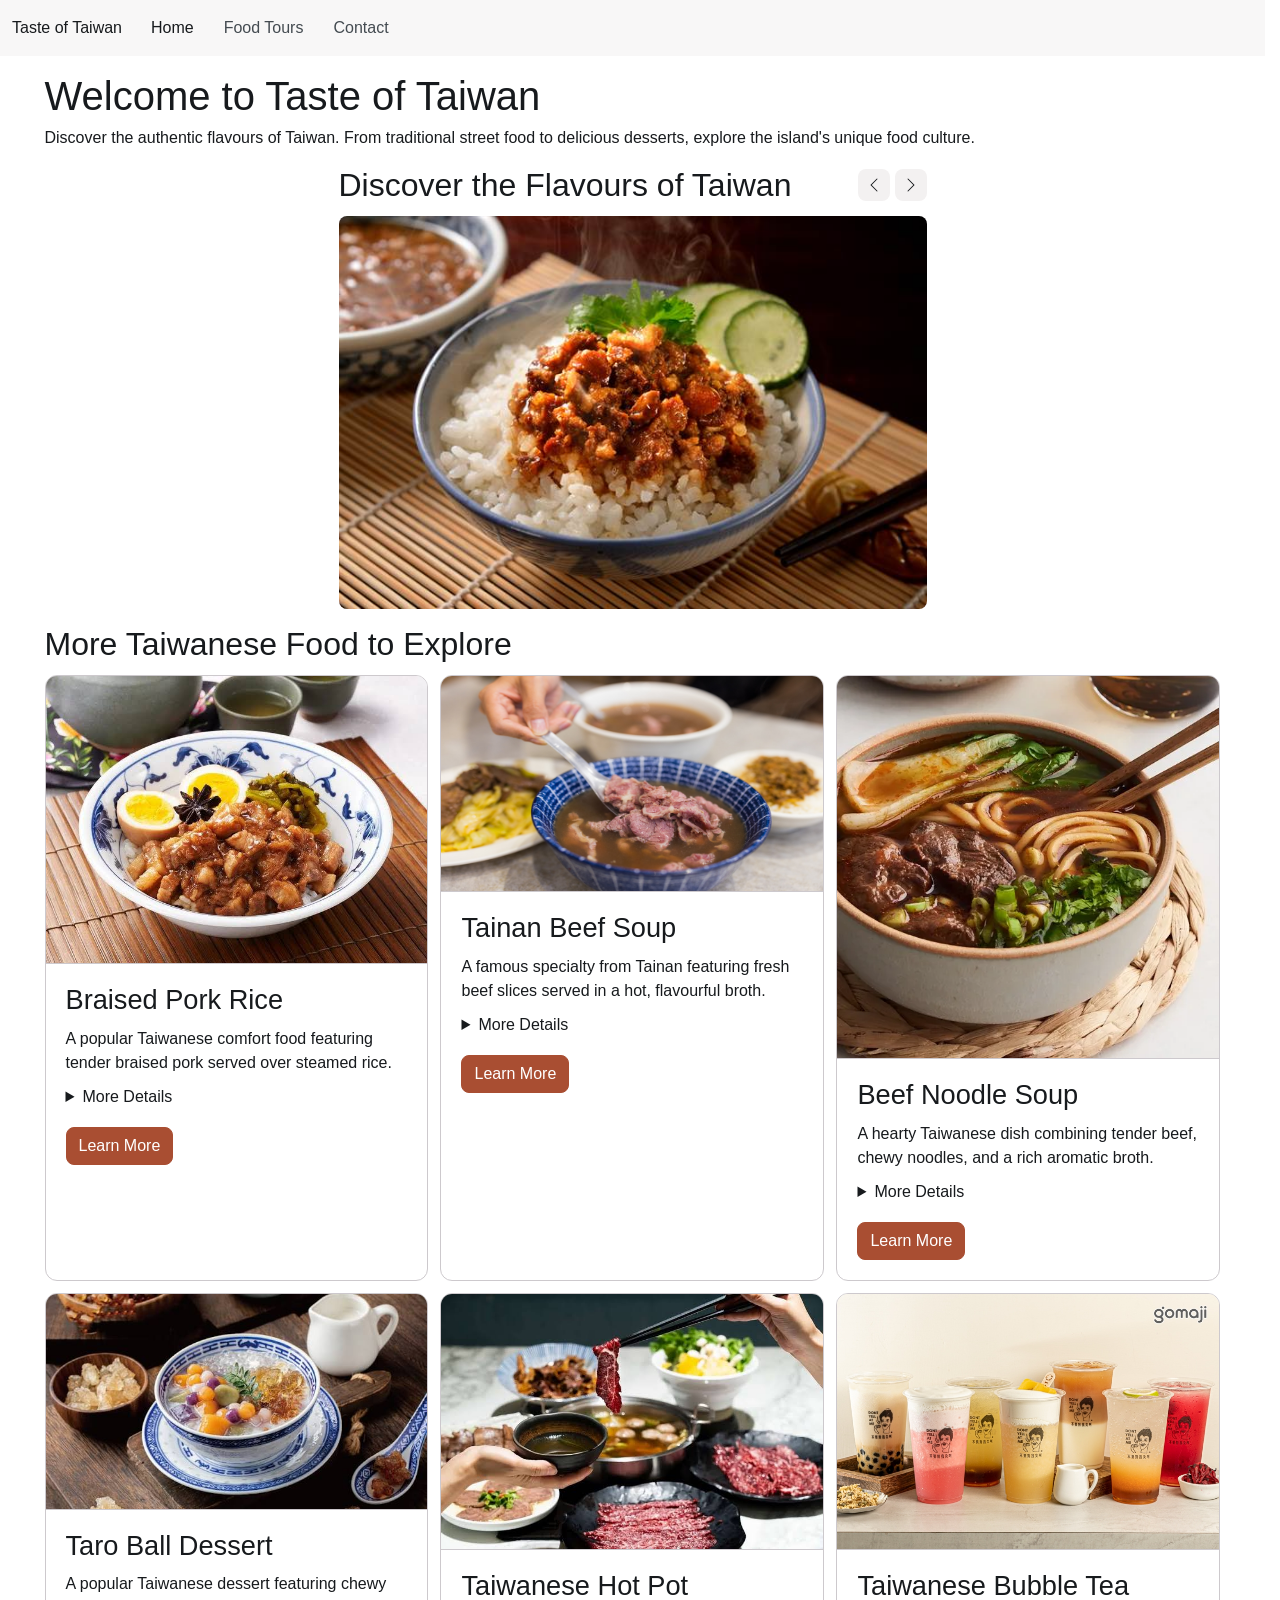
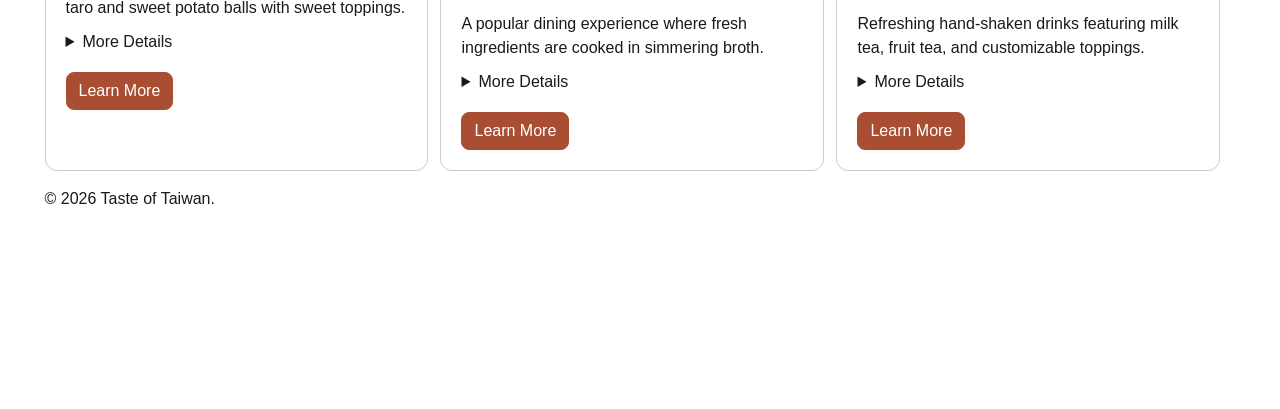
==== commit e9cf4335: "version 6" ====
--- a/index.html
+++ b/index.html
@@ -73,7 +73,6 @@
             <h2 class="mb-4">More Taiwanese Food to Explore</h2>
             <div class="row g-4">
 
-                <!-- Card 1 -->
                 <div class="col-12 md:col-6 lg:col-4">
                     <section class="card h-100">
                         <img src="images/card1.jpg" class="card-img-top" alt="A bowl of Taiwanese braised pork rice">
@@ -89,7 +88,6 @@
                     </section>
                 </div>
 
-                <!-- Card 2 -->
                 <div class="col-12 md:col-6 lg:col-4">
                     <section class="card h-100">
                         <img src="images/card2.jpg" class="card-img-top" alt="A bowl of Tainan beef soup with sliced beef">
@@ -105,7 +103,6 @@
                     </section>
                 </div>
 
-                <!-- Card 3 -->
                 <div class="col-12 md:col-6 lg:col-4">
                     <section class="card h-100">
                         <img src="images/card3.jpg" class="card-img-top" alt="Taiwanese beef noodle soup with braised beef and noodles">
@@ -121,7 +118,6 @@
                     </section>
                 </div>
 
-                <!-- Card 4 -->
                 <div class="col-12 md:col-6 lg:col-4">
                     <section class="card h-100">
                         <img src="images/card4.jpg" class="card-img-top" alt="Taiwanese taro ball dessert with sweet toppings">
@@ -137,7 +133,6 @@
                     </section>
                 </div>
 
-                <!-- Card 5 -->
                 <div class="col-12 md:col-6 lg:col-4">
                     <section class="card h-100">
                         <img src="images/card5.jpg" class="card-img-top" alt="Taiwanese hot pot with meat, vegetables, and broth">
@@ -153,7 +148,6 @@
                     </section>
                 </div>
 
-                <!-- Card 6 -->
                 <div class="col-12 md:col-6 lg:col-4">
                     <section class="card h-100">
                         <img src="images/card6.jpg" class="card-img-top" alt="A selection of colourful Taiwanese hand-shaken tea drinks">
@@ -172,7 +166,6 @@
             </div>
         </section>
 
-        <!-- Dialog 1 -->
         <dialog class="dialog" id="foodDialog1" aria-labelledby="foodDialog1Title">
             <div class="dialog-header">
                 <h3 class="dialog-title" id="foodDialog1Title">Braised Pork Rice</h3>
@@ -186,7 +179,6 @@
             </div>
         </dialog>
 
-        <!-- Dialog 2 -->
         <dialog class="dialog" id="foodDialog2" aria-labelledby="foodDialog2Title">
             <div class="dialog-header">
                 <h3 class="dialog-title" id="foodDialog2Title">Tainan Beef Soup</h3>
@@ -200,7 +192,6 @@
             </div>
         </dialog>
 
-        <!-- Dialog 3 -->
         <dialog class="dialog" id="foodDialog3" aria-labelledby="foodDialog3Title">
             <div class="dialog-header">
                 <h3 class="dialog-title" id="foodDialog3Title">Beef Noodle Soup</h3>
@@ -214,7 +205,6 @@
             </div>
         </dialog>
 
-        <!-- Dialog 4 -->
         <dialog class="dialog" id="foodDialog4" aria-labelledby="foodDialog4Title">
             <div class="dialog-header">
                 <h3 class="dialog-title" id="foodDialog4Title">Taro Ball Dessert</h3>
@@ -228,7 +218,6 @@
             </div>
         </dialog>
 
-        <!-- Dialog 5 -->
         <dialog class="dialog" id="foodDialog5" aria-labelledby="foodDialog5Title">
             <div class="dialog-header">
                 <h3 class="dialog-title" id="foodDialog5Title">Taiwanese Hot Pot</h3>
@@ -242,7 +231,6 @@
             </div>
         </dialog>
 
-        <!-- Dialog 6 -->
         <dialog class="dialog" id="foodDialog6" aria-labelledby="foodDialog6Title">
             <div class="dialog-header">
                 <h3 class="dialog-title" id="foodDialog6Title">Taiwanese Bubble Tea</h3>
@@ -259,7 +247,7 @@
     </main>
 
     <footer class="container my-5">
-        <p>&copy; 2026 Taste of Taiwan. All rights reserved.</p>
+        <p>&copy; 2026 Taste of Taiwan.</p>
     </footer>
         <script src="js/bootstrap.bundle.min.js"></script>
 </body>
--- a/css/style.css
+++ b/css/style.css
@@ -1,4 +1,3 @@
-
 :root {
     --bs-primary-base: #A94E32;
     --bs-primary-bg: #A94E32;
@@ -11,7 +10,6 @@
     --bs-primary-focus-ring: #D5A08F;
 }
 
-/* Customize solid primary buttons */
 .btn-solid.theme-primary {
     --bs-theme-bg: #A94E32;
     --bs-theme-contrast: #FFFFFF;
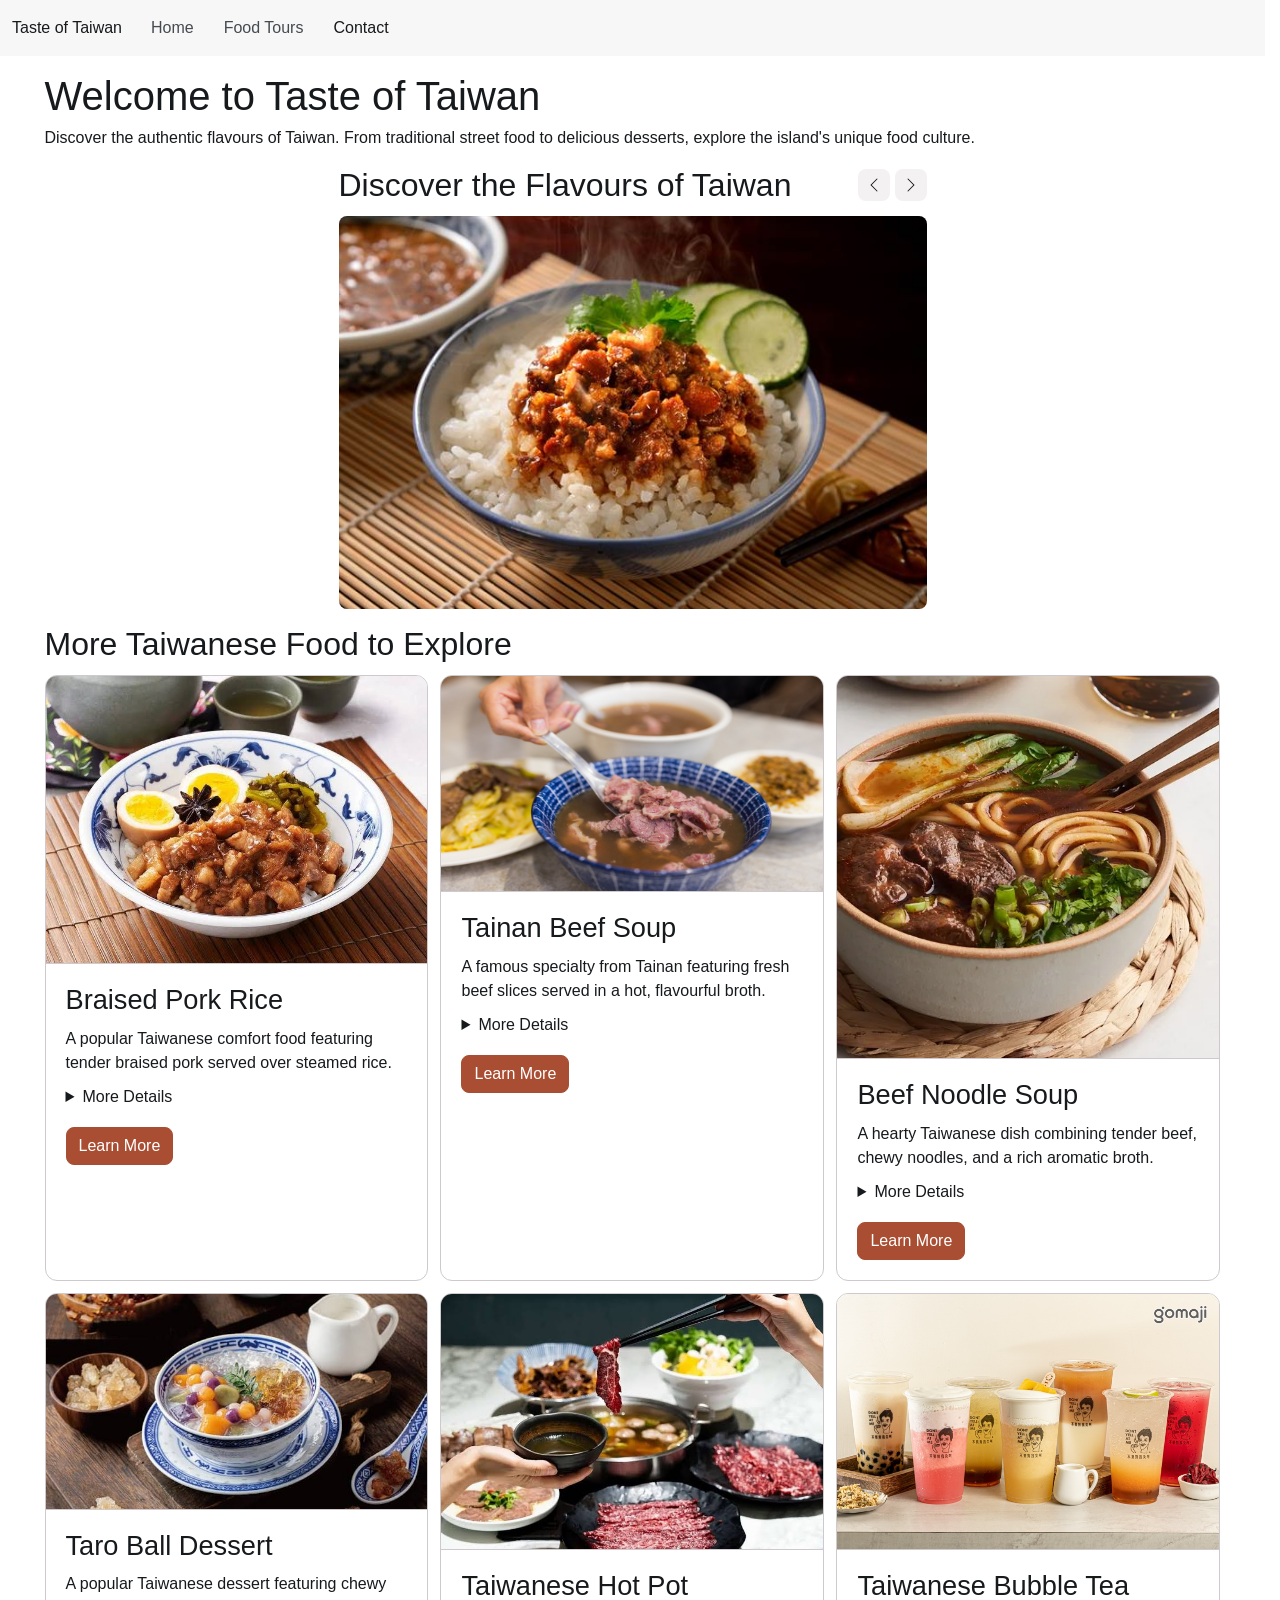
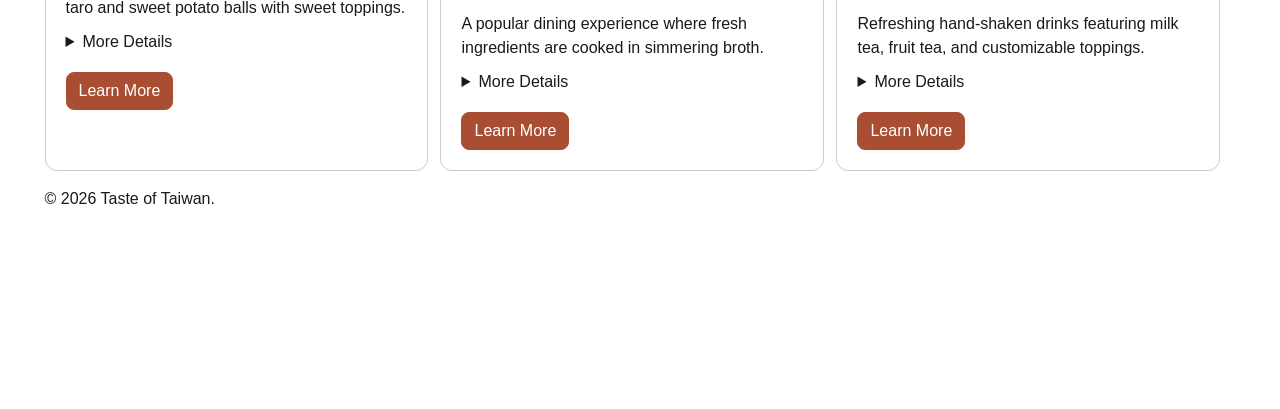
==== commit b50d111b: "final ver" ====
--- a/index.html
+++ b/index.html
@@ -8,30 +8,42 @@
     <link rel="stylesheet" href="css/bootstrap.min.css">
     <link rel="stylesheet" href="css/style.css">
 </head>
-
 <body>
-    <header>
+     <header>
         <nav class="navbar md:navbar-expand bg-1 fg-2">
             <div class="container-fluid">
-                <a class="navbar-brand" href="index.html">Taste of Taiwan</a>
-                <button class="btn-icon navbar-toggler" type="button" data-bs-toggle="drawer" data-bs-target="#navbarNavMenu" aria-controls="navbarNavMenu" aria-expanded="false" aria-label="Toggle navigation">
-                    <span class="navbar-toggler-icon" aria-hidden="true"></span>
+                <a class="navbar-brand" href="index.html">
+                    Taste of Taiwan
+                </a>
+
+                <button class="btn-icon navbar-toggler" type="button" data-bs-toggle="drawer"  data-bs-target="#navbarNavMenu"  aria-controls="navbarNavMenu"
+                        aria-expanded="false"  aria-label="Toggle navigation">
+                    <span class="navbar-toggler-icon"  aria-hidden="true"></span>
                 </button>
-                <dialog class="drawer drawer-end" tabindex="-1" id="navbarNavMenu" aria-labelledby="navbarNavMenuLabel">
+
+                <dialog class="drawer drawer-end" tabindex="-1"  id="navbarNavMenu" aria-labelledby="navbarNavMenuLabel">
+
                     <div class="drawer-header">
-                        <h2 class="drawer-title" id="navbarNavMenuLabel">Menu</h2>
-                        <button type="button" class="btn-close" data-bs-dismiss="drawer" aria-label="Close"></button>
+                        <h2 class="drawer-title" id="navbarNavMenuLabel"> Menu </h2>
+                        <button type="button" class="btn-close" data-bs-dismiss="drawer"  aria-label="Close"> </button>
                     </div>
                     <div class="drawer-body">
                         <ul class="navbar-nav">
-                            <li class="nav-item"><a class="nav-link active" aria-current="page" href="index.html">Home</a></li>
-                            <li class="nav-item"><a class="nav-link" href="#food-tours">Food Tours</a></li>
-                            <li class="nav-item"><a class="nav-link" href="contact.html">Contact</a></li>
-                        </ul>
-                    </div>
-                </dialog>
-            </div>
-        </nav>
+
+                            <li class="nav-item">
+                                <a class="nav-link" href="index.html">  Home  </a>
+                            </li>
+                            <li class="nav-item">
+                                <a class="nav-link"href="index.html#food-tours"> Food Tours </a>
+                            </li>
+                            <li class="nav-item">
+                                <a class="nav-link active"   aria-current="page"  href="contact.html">  Contact  </a>
+                            </li>
+             </ul>
+           </div>
+         </dialog>
+        </div>
+    </nav>
     </header>
 
     <main>
